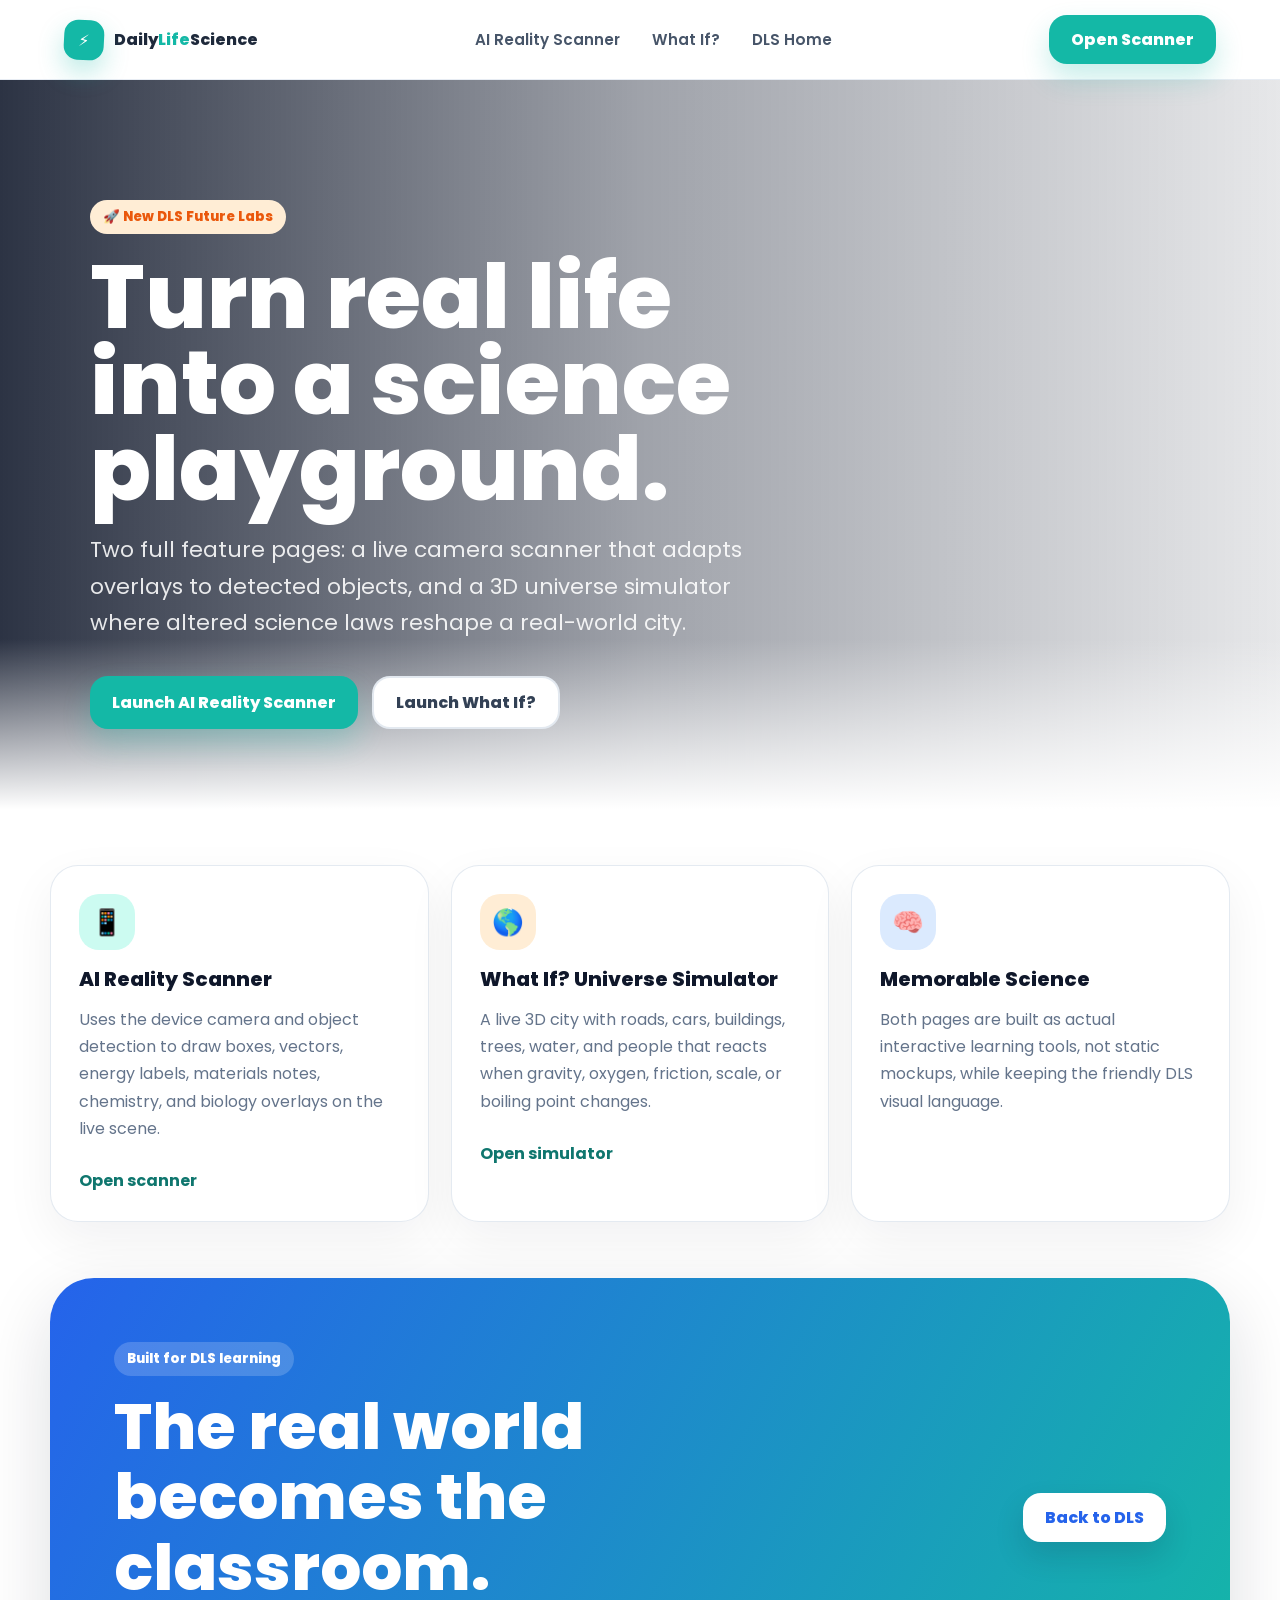
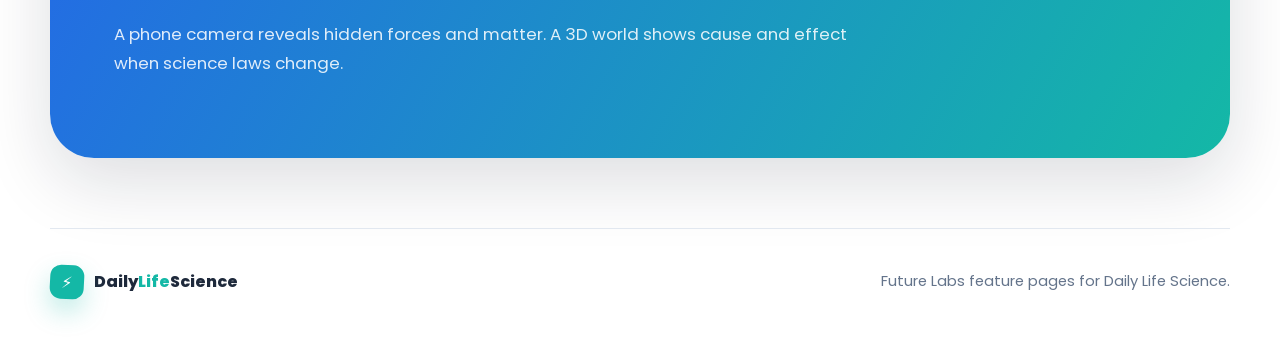
==== index.html @ e9acc3a3 "first commit" ====
<!doctype html>
<html lang="en">
  <head>
    <meta charset="UTF-8" />
    <meta name="viewport" content="width=device-width, initial-scale=1.0" />
    <meta name="description" content="Daily Life Science Future Labs feature hub." />
    <title>Daily Life Science | Future Labs</title>
    <link rel="preconnect" href="https://fonts.googleapis.com" />
    <link rel="preconnect" href="https://fonts.gstatic.com" crossorigin />
    <link
      href="https://fonts.googleapis.com/css2?family=Poppins:wght@300;400;500;600;700;800&display=swap"
      rel="stylesheet"
    />
    <link rel="stylesheet" href="styles.css" />
  </head>
  <body>
    <nav class="site-nav" aria-label="Primary navigation">
      <a class="brand" href="index.html" aria-label="Daily Life Science Future Labs">
        <span class="brand-mark" aria-hidden="true">⚡</span>
        <span>Daily<span>Life</span>Science</span>
      </a>
      <div class="nav-links" aria-label="Feature pages">
        <a href="scanner.html">AI Reality Scanner</a>
        <a href="simulator.html">What If?</a>
        <a href="https://dailylifescience.org/">DLS Home</a>
      </div>
      <a class="nav-cta" href="scanner.html">Open Scanner</a>
    </nav>

    <main>
      <section class="hero">
        <div class="hero-shade"></div>
        <div class="hero-content">
          <span class="eyebrow">🚀 New DLS Future Labs</span>
          <h1>Turn real life into a science playground.</h1>
          <p>
            Two full feature pages: a live camera scanner that adapts overlays
            to detected objects, and a 3D universe simulator where altered
            science laws reshape a real-world city.
          </p>
          <div class="hero-actions">
            <a class="primary-button" href="scanner.html">Launch AI Reality Scanner</a>
            <a class="secondary-button" href="simulator.html">Launch What If?</a>
          </div>
        </div>
      </section>

      <section class="intro-band feature-cards" aria-label="Future Labs features">
        <a class="feature-link-card" href="scanner.html">
          <span class="mini-icon teal">📱</span>
          <h2>AI Reality Scanner</h2>
          <p>
            Uses the device camera and object detection to draw boxes, vectors,
            energy labels, materials notes, chemistry, and biology overlays on
            the live scene.
          </p>
          <strong>Open scanner</strong>
        </a>
        <a class="feature-link-card" href="simulator.html">
          <span class="mini-icon orange">🌎</span>
          <h2>What If? Universe Simulator</h2>
          <p>
            A live 3D city with roads, cars, buildings, trees, water, and people
            that reacts when gravity, oxygen, friction, scale, or boiling point
            changes.
          </p>
          <strong>Open simulator</strong>
        </a>
        <article>
          <span class="mini-icon blue">🧠</span>
          <h2>Memorable Science</h2>
          <p>
            Both pages are built as actual interactive learning tools, not
            static mockups, while keeping the friendly DLS visual language.
          </p>
        </article>
      </section>

      <section class="classroom-band">
        <div>
          <span class="pill">Built for DLS learning</span>
          <h2>The real world becomes the classroom.</h2>
          <p>
            A phone camera reveals hidden forces and matter. A 3D world shows
            cause and effect when science laws change.
          </p>
        </div>
        <a class="primary-button light" href="https://dailylifescience.org/">Back to DLS</a>
      </section>
    </main>

    <footer>
      <div class="brand footer-brand">
        <span class="brand-mark" aria-hidden="true">⚡</span>
        <span>Daily<span>Life</span>Science</span>
      </div>
      <p>Future Labs feature pages for Daily Life Science.</p>
    </footer>
  </body>
</html>
---- styles.css ----
:root {
  --teal: #14b8a6;
  --teal-dark: #0f766e;
  --orange: #fb923c;
  --yellow: #facc15;
  --blue: #3b82f6;
  --indigo: #6366f1;
  --slate-900: #0f172a;
  --slate-700: #334155;
  --slate-600: #475569;
  --slate-500: #64748b;
  --slate-200: #e2e8f0;
  --slate-100: #f1f5f9;
  --white: #ffffff;
  --shadow: 0 24px 70px rgba(15, 23, 42, 0.14);
}

* {
  box-sizing: border-box;
}

html {
  scroll-behavior: smooth;
}

body {
  margin: 0;
  background: var(--white);
  color: var(--slate-900);
  font-family: "Poppins", system-ui, -apple-system, BlinkMacSystemFont, "Segoe UI", sans-serif;
}

a {
  color: inherit;
  text-decoration: none;
}

button {
  border: 0;
  cursor: pointer;
  font: inherit;
}

.site-nav {
  position: sticky;
  top: 0;
  z-index: 20;
  display: flex;
  align-items: center;
  justify-content: space-between;
  gap: 24px;
  height: 80px;
  padding: 0 clamp(20px, 5vw, 72px);
  background: rgba(255, 255, 255, 0.84);
  border-bottom: 1px solid rgba(226, 232, 240, 0.8);
  backdrop-filter: blur(16px);
}

.brand {
  display: inline-flex;
  align-items: center;
  gap: 10px;
  font-weight: 800;
  color: #1e293b;
}

.brand span span {
  color: var(--teal);
}

.brand-mark {
  display: inline-grid;
  width: 40px;
  height: 40px;
  place-items: center;
  border-radius: 14px;
  background: var(--teal);
  color: white;
  transform: rotate(3deg);
  box-shadow: 0 12px 26px rgba(20, 184, 166, 0.28);
}

.nav-links {
  display: flex;
  align-items: center;
  gap: 32px;
  color: var(--slate-600);
  font-size: 0.95rem;
  font-weight: 600;
}

.nav-links a:hover {
  color: var(--teal);
}

.nav-cta,
.primary-button,
.secondary-button {
  display: inline-flex;
  align-items: center;
  justify-content: center;
  min-height: 48px;
  padding: 12px 22px;
  border-radius: 18px;
  font-weight: 800;
  transition: transform 0.2s ease, box-shadow 0.2s ease, background 0.2s ease;
}

.nav-cta,
.primary-button {
  background: var(--teal);
  color: white;
  box-shadow: 0 14px 28px rgba(20, 184, 166, 0.24);
}

.secondary-button {
  background: white;
  color: var(--slate-700);
  border: 2px solid rgba(226, 232, 240, 0.95);
}

.nav-cta:hover,
.primary-button:hover,
.secondary-button:hover {
  transform: translateY(-2px);
}

.hero {
  position: relative;
  min-height: 680px;
  display: grid;
  align-items: end;
  padding: 120px clamp(20px, 7vw, 96px) 80px;
  overflow: hidden;
  background:
    linear-gradient(90deg, rgba(15, 23, 42, 0.88), rgba(15, 23, 42, 0.4), rgba(15, 23, 42, 0.1)),
    url("https://images.unsplash.com/photo-1617133270228-e210f2d3046e?auto=format&fit=crop&w=1800&q=80") center / cover;
}

.hero-shade {
  position: absolute;
  inset: auto 0 0;
  height: 170px;
  background: linear-gradient(0deg, white, rgba(255, 255, 255, 0));
}

.hero-content {
  position: relative;
  max-width: 760px;
  z-index: 1;
  color: white;
}

.eyebrow,
.pill {
  display: inline-flex;
  align-items: center;
  width: fit-content;
  padding: 7px 13px;
  border-radius: 999px;
  background: #ffedd5;
  color: #ea580c;
  font-size: 0.84rem;
  font-weight: 800;
}

.hero h1 {
  max-width: 740px;
  margin: 20px 0;
  font-size: clamp(3rem, 7vw, 6.6rem);
  line-height: 0.96;
  letter-spacing: 0;
  font-weight: 800;
}

.hero p {
  max-width: 680px;
  margin: 0 0 34px;
  color: rgba(255, 255, 255, 0.88);
  font-size: clamp(1.05rem, 2vw, 1.35rem);
  line-height: 1.7;
}

.hero-actions {
  display: flex;
  flex-wrap: wrap;
  gap: 14px;
}

.intro-band,
.feature-section,
.classroom-band,
footer {
  width: min(1180px, calc(100% - 40px));
  margin: 0 auto;
}

.intro-band {
  display: grid;
  grid-template-columns: repeat(3, 1fr);
  gap: 22px;
  padding: 56px 0 24px;
}

.intro-band article,
.concept-card,
.law-panel,
.outcome-panel,
.intro-band article {
  border: 1px solid rgba(226, 232, 240, 0.9);
  background: white;
  box-shadow: 0 18px 50px rgba(15, 23, 42, 0.06);
}

.intro-band article {
  min-height: 190px;
  padding: 28px;
  border-radius: 28px;
}

.mini-icon {
  display: grid;
  width: 56px;
  height: 56px;
  place-items: center;
  border-radius: 20px;
  margin-bottom: 18px;
  font-size: 1.6rem;
}

.mini-icon.teal {
  background: #ccfbf1;
}

.mini-icon.orange {
  background: #ffedd5;
}

.mini-icon.blue {
  background: #dbeafe;
}

.intro-band h2,
.section-heading h2,
.classroom-band h2 {
  margin: 0;
  color: var(--slate-900);
  font-weight: 800;
  line-height: 1.1;
  letter-spacing: 0;
}

.intro-band h2 {
  font-size: 1.25rem;
}

.intro-band p,
.section-heading p,
.scanner-controls p,
.classroom-band p,
footer p {
  color: var(--slate-500);
  line-height: 1.7;
}

.feature-section {
  padding: 80px 0;
}

.section-heading {
  max-width: 820px;
  margin-bottom: 42px;
}

.section-heading h2 {
  margin-top: 16px;
  font-size: clamp(2.3rem, 4.5vw, 4rem);
}

.section-heading p {
  font-size: 1.08rem;
}

.pill {
  background: #ccfbf1;
  color: var(--teal-dark);
}

.orange-pill {
  background: #ffedd5;
  color: #c2410c;
}

.scanner-grid,
.simulator-grid {
  display: grid;
  grid-template-columns: minmax(310px, 0.9fr) minmax(320px, 1.1fr);
  gap: 34px;
  align-items: center;
}

.phone-shell {
  width: min(390px, 100%);
  margin: 0 auto;
  padding: 16px;
  border: 10px solid #0f172a;
  border-radius: 48px;
  background: #0f172a;
  box-shadow: var(--shadow);
}

.phone-top {
  width: 110px;
  height: 20px;
  margin: 0 auto 10px;
  border-radius: 999px;
  background: #020617;
}

.camera-view {
  position: relative;
  height: 610px;
  overflow: hidden;
  border-radius: 34px;
  background: #111827;
}

.camera-view img {
  width: 100%;
  height: 100%;
  object-fit: cover;
  filter: saturate(1.08) contrast(1.04);
}

.camera-view::after {
  content: "";
  position: absolute;
  inset: 0;
  background:
    linear-gradient(rgba(255, 255, 255, 0.08) 1px, transparent 1px),
    linear-gradient(90deg, rgba(255, 255, 255, 0.08) 1px, transparent 1px);
  background-size: 34px 34px;
  pointer-events: none;
}

.scan-line {
  position: absolute;
  left: 7%;
  right: 7%;
  top: 18%;
  height: 3px;
  border-radius: 999px;
  background: #5eead4;
  box-shadow: 0 0 28px #5eead4;
  animation: scan 3.4s ease-in-out infinite;
}

.object-lock,
.impact-badge {
  position: absolute;
  top: 22px;
  left: 20px;
  z-index: 2;
  padding: 9px 12px;
  border-radius: 999px;
  background: rgba(15, 23, 42, 0.72);
  color: white;
  font-size: 0.78rem;
  font-weight: 800;
  backdrop-filter: blur(10px);
}

.vector {
  position: absolute;
  z-index: 2;
  width: 118px;
  height: 4px;
  border-radius: 999px;
  background: var(--yellow);
  box-shadow: 0 0 18px rgba(250, 204, 21, 0.75);
}

.vector::after {
  content: "";
  position: absolute;
  right: -1px;
  top: 50%;
  border-left: 12px solid var(--yellow);
  border-top: 8px solid transparent;
  border-bottom: 8px solid transparent;
  transform: translateY(-50%);
}

.vector span {
  position: absolute;
  top: -31px;
  left: 16px;
  padding: 4px 8px;
  border-radius: 999px;
  background: rgba(255, 255, 255, 0.92);
  color: var(--slate-900);
  font-size: 0.7rem;
  font-weight: 800;
}

.arrow-one {
  top: 49%;
  left: 22%;
  transform: rotate(-24deg);
}

.arrow-two {
  top: 42%;
  right: 14%;
  transform: rotate(148deg);
  background: #38bdf8;
}

.arrow-two::after {
  border-left-color: #38bdf8;
}

.arrow-three {
  top: 61%;
  left: 41%;
  transform: rotate(15deg);
  background: #fb7185;
}

.arrow-three::after {
  border-left-color: #fb7185;
}

.micro-panel {
  position: absolute;
  left: 18px;
  right: 18px;
  bottom: 18px;
  z-index: 2;
  display: grid;
  grid-template-columns: 76px 1fr;
  gap: 14px;
  align-items: center;
  min-height: 112px;
  padding: 16px;
  border: 1px solid rgba(255, 255, 255, 0.2);
  border-radius: 24px;
  background: rgba(15, 23, 42, 0.76);
  color: white;
  backdrop-filter: blur(16px);
}

.micro-panel strong,
.micro-panel small {
  display: block;
}

.micro-panel small {
  margin-top: 5px;
  color: rgba(255, 255, 255, 0.78);
  line-height: 1.5;
}

.molecule {
  position: relative;
  width: 70px;
  height: 70px;
}

.molecule span {
  position: absolute;
  width: 24px;
  height: 24px;
  border-radius: 50%;
  background: #5eead4;
  box-shadow: 0 0 18px rgba(94, 234, 212, 0.72);
  animation: pulse 1.8s ease-in-out infinite;
}

.molecule span:nth-child(1) { left: 22px; top: 4px; }
.molecule span:nth-child(2) { left: 4px; top: 34px; background: #facc15; }
.molecule span:nth-child(3) { right: 4px; top: 34px; background: #38bdf8; }
.molecule span:nth-child(4) { left: 23px; bottom: 0; background: #fb7185; }

.scanner-controls {
  padding: 10px 0;
}

.scanner-controls h3,
.law-panel h3 {
  margin: 0 0 10px;
  font-size: 1.75rem;
  font-weight: 800;
}

.object-buttons {
  display: flex;
  flex-wrap: wrap;
  gap: 12px;
  margin: 26px 0;
}

.object-buttons button {
  padding: 12px 16px;
  border-radius: 16px;
  background: #f8fafc;
  color: var(--slate-700);
  border: 2px solid var(--slate-200);
  font-weight: 800;
  transition: all 0.2s ease;
}

.object-buttons button.active,
.object-buttons button:hover {
  background: #ccfbf1;
  border-color: var(--teal);
  color: var(--teal-dark);
}

.concept-card {
  padding: 28px;
  border-radius: 28px;
}

.concept-label {
  color: var(--teal-dark);
  font-size: 0.78rem;
  font-weight: 800;
  text-transform: uppercase;
}

.concept-card h4 {
  margin: 8px 0 16px;
  font-size: 1.45rem;
}

.concept-card ul {
  display: grid;
  gap: 12px;
  margin: 0;
  padding: 0;
  list-style: none;
}

.concept-card li {
  position: relative;
  padding-left: 26px;
  color: var(--slate-600);
  line-height: 1.6;
}

.concept-card li::before {
  content: "";
  position: absolute;
  left: 0;
  top: 10px;
  width: 10px;
  height: 10px;
  border-radius: 50%;
  background: var(--teal);
}

.simulator-section {
  width: 100%;
  max-width: none;
  padding-left: max(20px, calc((100vw - 1180px) / 2));
  padding-right: max(20px, calc((100vw - 1180px) / 2));
  background: linear-gradient(180deg, #f8fafc, white);
}

.simulator-section .section-heading,
.simulator-grid {
  width: min(1180px, 100%);
  margin-left: auto;
  margin-right: auto;
}

.simulator-grid {
  grid-template-columns: 350px 1fr;
}

.law-panel {
  align-self: stretch;
  padding: 26px;
  border-radius: 30px;
}

.law-list {
  display: grid;
  gap: 12px;
  margin-top: 22px;
}

.law-list button {
  display: grid;
  gap: 2px;
  width: 100%;
  padding: 18px;
  border-radius: 20px;
  background: #f8fafc;
  color: var(--slate-700);
  border: 2px solid transparent;
  text-align: left;
}

.law-list button span {
  font-weight: 800;
}

.law-list button small {
  color: var(--slate-500);
}

.law-list button.active,
.law-list button:hover {
  border-color: var(--orange);
  background: #fff7ed;
  color: #9a3412;
}

.world-stage {
  display: grid;
  grid-template-rows: minmax(320px, 420px) auto;
  overflow: hidden;
  border-radius: 36px;
  background: white;
  box-shadow: var(--shadow);
  border: 1px solid rgba(226, 232, 240, 0.9);
}

.world-visual {
  position: relative;
  display: grid;
  place-items: center;
  overflow: hidden;
  background:
    linear-gradient(180deg, #dbeafe 0%, #ecfeff 54%, #dcfce7 100%);
}

.sky-layer {
  position: absolute;
  inset: 0;
  opacity: 0.7;
  background-image:
    radial-gradient(circle at 24% 28%, rgba(255, 255, 255, 0.9) 0 28px, transparent 30px),
    radial-gradient(circle at 33% 30%, rgba(255, 255, 255, 0.85) 0 22px, transparent 24px),
    radial-gradient(circle at 70% 20%, rgba(255, 255, 255, 0.8) 0 34px, transparent 36px);
}

.planet {
  position: relative;
  width: min(310px, 62vw);
  aspect-ratio: 1;
  border-radius: 50%;
  background: radial-gradient(circle at 34% 25%, #67e8f9, #2563eb 58%, #1e40af 100%);
  box-shadow: inset -28px -30px 50px rgba(15, 23, 42, 0.32), 0 30px 80px rgba(37, 99, 235, 0.28);
  animation: float 4s ease-in-out infinite;
}

.continent {
  position: absolute;
  border-radius: 46% 54% 55% 45%;
  background: #22c55e;
  box-shadow: inset -8px -8px 16px rgba(21, 128, 61, 0.22);
}

.continent.one {
  top: 58px;
  left: 70px;
  width: 92px;
  height: 62px;
  transform: rotate(-18deg);
}

.continent.two {
  right: 54px;
  top: 132px;
  width: 106px;
  height: 76px;
  transform: rotate(22deg);
}

.continent.three {
  left: 100px;
  bottom: 48px;
  width: 72px;
  height: 48px;
  transform: rotate(8deg);
}

.impact-badge {
  top: 26px;
  left: 26px;
  background: rgba(234, 88, 12, 0.9);
}

.world-visual.gravity .planet {
  transform: scaleY(0.88);
  animation-name: heavyPulse;
}

.world-visual.oxygen {
  background: linear-gradient(180deg, #fde68a 0%, #fed7aa 48%, #e2e8f0 100%);
}

.world-visual.oxygen .planet {
  filter: saturate(0.45);
}

.world-visual.friction .planet {
  animation: slide 2.5s ease-in-out infinite;
}

.world-visual.ant .planet {
  width: min(230px, 54vw);
}

.world-visual.boiling {
  background: linear-gradient(180deg, #bae6fd 0%, #fef3c7 52%, #cffafe 100%);
}

.world-visual.boiling::after {
  content: "";
  position: absolute;
  inset: 20% 0 0;
  background: repeating-linear-gradient(90deg, transparent 0 34px, rgba(255, 255, 255, 0.62) 34px 39px);
  opacity: 0.45;
  animation: steam 1.8s linear infinite;
}

.outcome-panel {
  padding: clamp(24px, 4vw, 36px);
  border: 0;
  border-radius: 0;
  box-shadow: none;
}

.outcome-panel h3 {
  margin: 8px 0 10px;
  font-size: clamp(1.7rem, 3vw, 2.45rem);
}

.outcome-panel p {
  color: var(--slate-600);
  line-height: 1.7;
}

.outcome-grid {
  display: grid;
  grid-template-columns: repeat(4, 1fr);
  gap: 12px;
  margin-top: 24px;
}

.outcome-grid article {
  min-height: 146px;
  padding: 18px;
  border-radius: 20px;
  background: #f8fafc;
  border: 1px solid var(--slate-200);
}

.outcome-grid strong,
.outcome-grid span {
  display: block;
}

.outcome-grid strong {
  margin-bottom: 8px;
  color: var(--slate-900);
}

.outcome-grid span {
  color: var(--slate-500);
  font-size: 0.9rem;
  line-height: 1.55;
}

.classroom-band {
  display: flex;
  align-items: center;
  justify-content: space-between;
  gap: 30px;
  margin-top: 32px;
  margin-bottom: 70px;
  padding: clamp(32px, 6vw, 64px);
  border-radius: 44px;
  background: linear-gradient(120deg, #2563eb, var(--teal));
  color: white;
  box-shadow: var(--shadow);
}

.classroom-band h2 {
  margin-top: 16px;
  max-width: 760px;
  color: white;
  font-size: clamp(2rem, 5vw, 4rem);
}

.classroom-band p {
  max-width: 760px;
  color: rgba(255, 255, 255, 0.86);
  font-size: 1.05rem;
}

.classroom-band .pill {
  background: rgba(255, 255, 255, 0.18);
  color: white;
}

.primary-button.light {
  flex: 0 0 auto;
  background: white;
  color: #2563eb;
  box-shadow: 0 14px 30px rgba(15, 23, 42, 0.14);
}

footer {
  display: flex;
  align-items: center;
  justify-content: space-between;
  gap: 24px;
  padding: 36px 0 48px;
  border-top: 1px solid var(--slate-200);
}

.footer-brand .brand-mark {
  width: 34px;
  height: 34px;
  border-radius: 11px;
}

footer p {
  margin: 0;
  font-size: 0.92rem;
  text-align: right;
}

.feature-link-card {
  display: block;
  min-height: 242px;
  padding: 28px;
  border: 1px solid rgba(226, 232, 240, 0.9);
  border-radius: 28px;
  background: white;
  box-shadow: 0 18px 50px rgba(15, 23, 42, 0.06);
  transition: transform 0.2s ease, box-shadow 0.2s ease;
}

.feature-link-card:hover {
  transform: translateY(-4px);
  box-shadow: 0 24px 70px rgba(15, 23, 42, 0.12);
}

.feature-link-card strong {
  display: inline-flex;
  margin-top: 10px;
  color: var(--teal-dark);
}

.tool-page {
  min-height: 100vh;
  background: linear-gradient(180deg, #f8fafc 0%, white 42%);
}

.tool-shell {
  width: min(1440px, calc(100% - 32px));
  margin: 0 auto;
  padding: 42px 0 64px;
}

.tool-intro {
  max-width: 980px;
  margin-bottom: 28px;
}

.tool-intro h1 {
  margin: 18px 0;
  font-size: clamp(2.7rem, 6vw, 5.7rem);
  line-height: 0.98;
  font-weight: 800;
  letter-spacing: 0;
}

.tool-intro p {
  max-width: 900px;
  color: var(--slate-600);
  font-size: 1.08rem;
  line-height: 1.75;
}

.scanner-workbench,
.sim-workbench {
  display: grid;
  grid-template-columns: minmax(420px, 1fr) 420px;
  gap: 24px;
  align-items: stretch;
}

.live-panel,
.analysis-panel,
.sim-controls,
.sim-stage {
  border: 1px solid rgba(226, 232, 240, 0.9);
  border-radius: 30px;
  background: white;
  box-shadow: var(--shadow);
}

.live-panel {
  overflow: hidden;
}

.camera-toolbar {
  display: flex;
  align-items: center;
  flex-wrap: wrap;
  gap: 12px;
  padding: 18px;
  border-bottom: 1px solid var(--slate-200);
}

.camera-toolbar .primary-button,
.camera-toolbar .secondary-button {
  min-height: 44px;
  padding: 10px 18px;
  border-radius: 15px;
}

.camera-toolbar span {
  color: var(--slate-500);
  font-size: 0.92rem;
  font-weight: 600;
}

.science-toolbar {
  display: flex;
  flex-wrap: wrap;
  gap: 8px;
  padding: 12px 18px;
  border-bottom: 1px solid var(--slate-200);
  background: #f8fafc;
}

.science-toolbar button {
  padding: 8px 12px;
  border: 1px solid var(--slate-200);
  border-radius: 999px;
  background: white;
  color: var(--slate-600);
  font-size: 0.8rem;
  font-weight: 800;
}

.science-toolbar button.active {
  border-color: var(--teal);
  background: #ccfbf1;
  color: var(--teal-dark);
  box-shadow: 0 8px 20px rgba(20, 184, 166, 0.16);
}

.upload-button input {
  position: absolute;
  width: 1px;
  height: 1px;
  opacity: 0;
  pointer-events: none;
}

.live-stage {
  position: relative;
  min-height: 680px;
  overflow: hidden;
  background:
    linear-gradient(45deg, rgba(20, 184, 166, 0.18), transparent),
    #020617;
}

#cameraFeed,
#uploadedFrame,
#overlayCanvas {
  position: absolute;
  inset: 0;
  width: 100%;
  height: 100%;
}

#cameraFeed,
#uploadedFrame {
  object-fit: contain;
  background: #020617;
}

#cameraFeed,
#uploadedFrame {
  display: none;
}

#overlayCanvas {
  z-index: 3;
  object-fit: contain;
}

.scan-line.live {
  z-index: 4;
  left: 20px;
  right: 20px;
  top: 0;
  opacity: 0.75;
}

.analysis-panel,
.sim-controls {
  padding: 26px;
}

.analysis-panel h2,
.sim-controls h2 {
  margin: 10px 0 12px;
  font-size: 1.75rem;
  line-height: 1.1;
}

.analysis-panel p {
  color: var(--slate-600);
  line-height: 1.65;
}

.readout-grid,
.metrics-grid {
  display: grid;
  grid-template-columns: repeat(2, 1fr);
  gap: 12px;
  margin: 22px 0;
}

.readout-grid article,
.metrics-grid article {
  min-height: 112px;
  padding: 16px;
  border: 1px solid var(--slate-200);
  border-radius: 18px;
  background: #f8fafc;
}

.readout-grid strong,
.readout-grid span,
.metrics-grid strong,
.metrics-grid span {
  display: block;
}

.readout-grid strong,
.metrics-grid strong {
  color: var(--slate-900);
  font-size: 0.88rem;
}

.readout-grid span,
.metrics-grid span {
  margin-top: 8px;
  color: var(--slate-500);
  font-size: 0.92rem;
  line-height: 1.45;
}

.scanner-notes {
  box-shadow: none;
}

.scanner-notes h3 {
  margin: 0 0 12px;
}

.formula-strip {
  display: flex;
  flex-wrap: wrap;
  gap: 8px;
  margin-top: 16px;
}

.formula-strip span {
  display: inline-flex;
  padding: 8px 10px;
  border-radius: 999px;
  background: #0f172a;
  color: #a5f3fc;
  font-size: 0.78rem;
  font-weight: 800;
}

.accuracy-note {
  margin-top: 18px;
  padding: 14px 16px;
  border-radius: 18px;
  background: #ecfeff;
  color: #0f766e !important;
  font-size: 0.9rem;
  font-weight: 600;
}

.sim-workbench {
  grid-template-columns: 380px minmax(520px, 1fr);
}

.sim-controls {
  align-self: stretch;
}

.control-subhead {
  margin-top: 26px !important;
  font-size: 1.2rem !important;
}

.prompt-box {
  display: grid;
  gap: 12px;
  margin-bottom: 16px;
}

.prompt-box label {
  color: var(--slate-700);
  font-size: 0.92rem;
  font-weight: 800;
}

.prompt-box textarea {
  width: 100%;
  min-height: 116px;
  resize: vertical;
  padding: 16px;
  border: 2px solid var(--slate-200);
  border-radius: 20px;
  background: #f8fafc;
  color: var(--slate-900);
  font: inherit;
  line-height: 1.55;
  outline: none;
  transition: border-color 0.2s ease, box-shadow 0.2s ease;
}

.prompt-box textarea:focus {
  border-color: var(--teal);
  box-shadow: 0 0 0 4px rgba(20, 184, 166, 0.14);
}

.prompt-box .primary-button {
  width: 100%;
}

.prompt-examples {
  display: flex;
  flex-wrap: wrap;
  gap: 8px;
}

.prompt-examples button {
  padding: 8px 10px;
  border: 1px solid #fed7aa;
  border-radius: 999px;
  background: #fff7ed;
  color: #c2410c;
  font-size: 0.78rem;
  font-weight: 800;
}

.prompt-examples button:hover {
  background: #ffedd5;
}

.law-list.rich button {
  min-height: 82px;
}

.slider-row {
  display: grid;
  gap: 12px;
  margin: 24px 0;
  color: var(--slate-700);
  font-weight: 800;
}

.slider-row input {
  accent-color: var(--teal);
  width: 100%;
}

.metrics-grid {
  grid-template-columns: 1fr;
}

.metrics-grid article {
  min-height: auto;
}

.analysis-stack {
  margin: 18px 0 20px;
  padding: 16px;
  border: 1px solid #bae6fd;
  border-radius: 20px;
  background: #f0f9ff;
}

.analysis-stack p {
  margin: 8px 0 0;
  color: #0369a1;
  font-size: 0.88rem;
  font-weight: 700;
  line-height: 1.6;
}

.sim-stage {
  position: relative;
  min-height: 760px;
  overflow: hidden;
  background: #dff7ff;
}

#worldCanvas {
  display: block;
  width: 100%;
  height: 100%;
}

.science-label-layer {
  position: absolute;
  inset: 0;
  z-index: 4;
  pointer-events: none;
}

.science-label {
  position: absolute;
  left: 0;
  top: 0;
  max-width: 220px;
  padding: 8px 11px;
  border: 1px solid rgba(255, 255, 255, 0.62);
  border-radius: 999px;
  background: rgba(15, 23, 42, 0.74);
  color: white;
  font-size: 0.78rem;
  font-weight: 800;
  white-space: nowrap;
  box-shadow: 0 10px 30px rgba(15, 23, 42, 0.2);
  backdrop-filter: blur(12px);
}

.science-label::before {
  content: "";
  position: absolute;
  left: 50%;
  bottom: -30px;
  width: 2px;
  height: 30px;
  background: currentColor;
  opacity: 0.74;
}

.science-label.orange { color: #fed7aa; }
.science-label.blue { color: #bae6fd; }
.science-label.green { color: #bbf7d0; }
.science-label.cyan { color: #a5f3fc; }
.science-label.yellow { color: #fef08a; }
.science-label.pink { color: #fecdd3; }

.sim-hud,
.sim-explain {
  position: absolute;
  z-index: 5;
  border: 1px solid rgba(255, 255, 255, 0.5);
  background: rgba(15, 23, 42, 0.68);
  color: white;
  backdrop-filter: blur(14px);
}

.sim-hud {
  top: 20px;
  left: 20px;
  display: grid;
  gap: 4px;
  max-width: calc(100% - 40px);
  padding: 14px 16px;
  border-radius: 20px;
}

.sim-hud span {
  color: #99f6e4;
  font-size: 0.8rem;
  font-weight: 800;
}

.sim-hud strong {
  font-size: 1.1rem;
}

.sim-explain {
  left: 20px;
  right: 20px;
  bottom: 20px;
  padding: 20px;
  border-radius: 24px;
}

.sim-explain h2 {
  margin: 0 0 8px;
  font-size: clamp(1.3rem, 2.5vw, 2rem);
}

.sim-explain p {
  margin: 0;
  color: rgba(255, 255, 255, 0.82);
  line-height: 1.6;
}

@keyframes scan {
  0%, 100% { transform: translateY(0); opacity: 0.65; }
  50% { transform: translateY(350px); opacity: 1; }
}

@keyframes pulse {
  50% { transform: scale(1.18); }
}

@keyframes float {
  0%, 100% { transform: translateY(0); }
  50% { transform: translateY(-14px); }
}

@keyframes heavyPulse {
  0%, 100% { transform: scaleY(0.9) translateY(10px); }
  50% { transform: scaleY(0.84) translateY(26px); }
}

@keyframes slide {
  0%, 100% { transform: translateX(-48px) rotate(-8deg); }
  50% { transform: translateX(48px) rotate(8deg); }
}

@keyframes steam {
  from { transform: translateY(50px); }
  to { transform: translateY(-50px); }
}

@media (max-width: 980px) {
  .site-nav {
    height: auto;
    min-height: 74px;
  }

  .nav-links {
    display: none;
  }

  .hero {
    min-height: 620px;
  }

  .intro-band,
  .scanner-grid,
  .simulator-grid {
    grid-template-columns: 1fr;
  }

  .simulator-grid {
    width: min(760px, 100%);
  }

  .outcome-grid {
    grid-template-columns: repeat(2, 1fr);
  }

  .classroom-band,
  footer {
    align-items: flex-start;
    flex-direction: column;
  }

  .scanner-workbench,
  .sim-workbench {
    grid-template-columns: 1fr;
  }

  .analysis-panel,
  .sim-controls {
    order: -1;
  }

  .live-stage,
  .sim-stage {
    min-height: 620px;
  }

  footer p {
    text-align: left;
  }
}

@media (max-width: 640px) {
  .site-nav {
    padding: 14px 18px;
  }

  .brand {
    font-size: 0.95rem;
  }

  .brand-mark {
    width: 36px;
    height: 36px;
  }

  .nav-cta {
    display: none;
  }

  .hero {
    min-height: 600px;
    padding: 92px 20px 64px;
  }

  .hero-actions,
  .hero-actions a {
    width: 100%;
  }

  .intro-band,
  .feature-section,
  .classroom-band,
  footer {
    width: min(100% - 28px, 1180px);
  }

  .phone-shell {
    border-width: 7px;
    border-radius: 38px;
    padding: 10px;
  }

  .camera-view {
    height: 530px;
    border-radius: 28px;
  }

  .micro-panel {
    grid-template-columns: 1fr;
  }

  .molecule {
    display: none;
  }

  .outcome-grid {
    grid-template-columns: 1fr;
  }

  .readout-grid {
    grid-template-columns: 1fr;
  }

  .tool-shell {
    width: min(100% - 24px, 1440px);
    padding-top: 26px;
  }

  .live-stage,
  .sim-stage {
    min-height: 520px;
  }

  .law-panel,
  .concept-card {
    padding: 22px;
  }
}
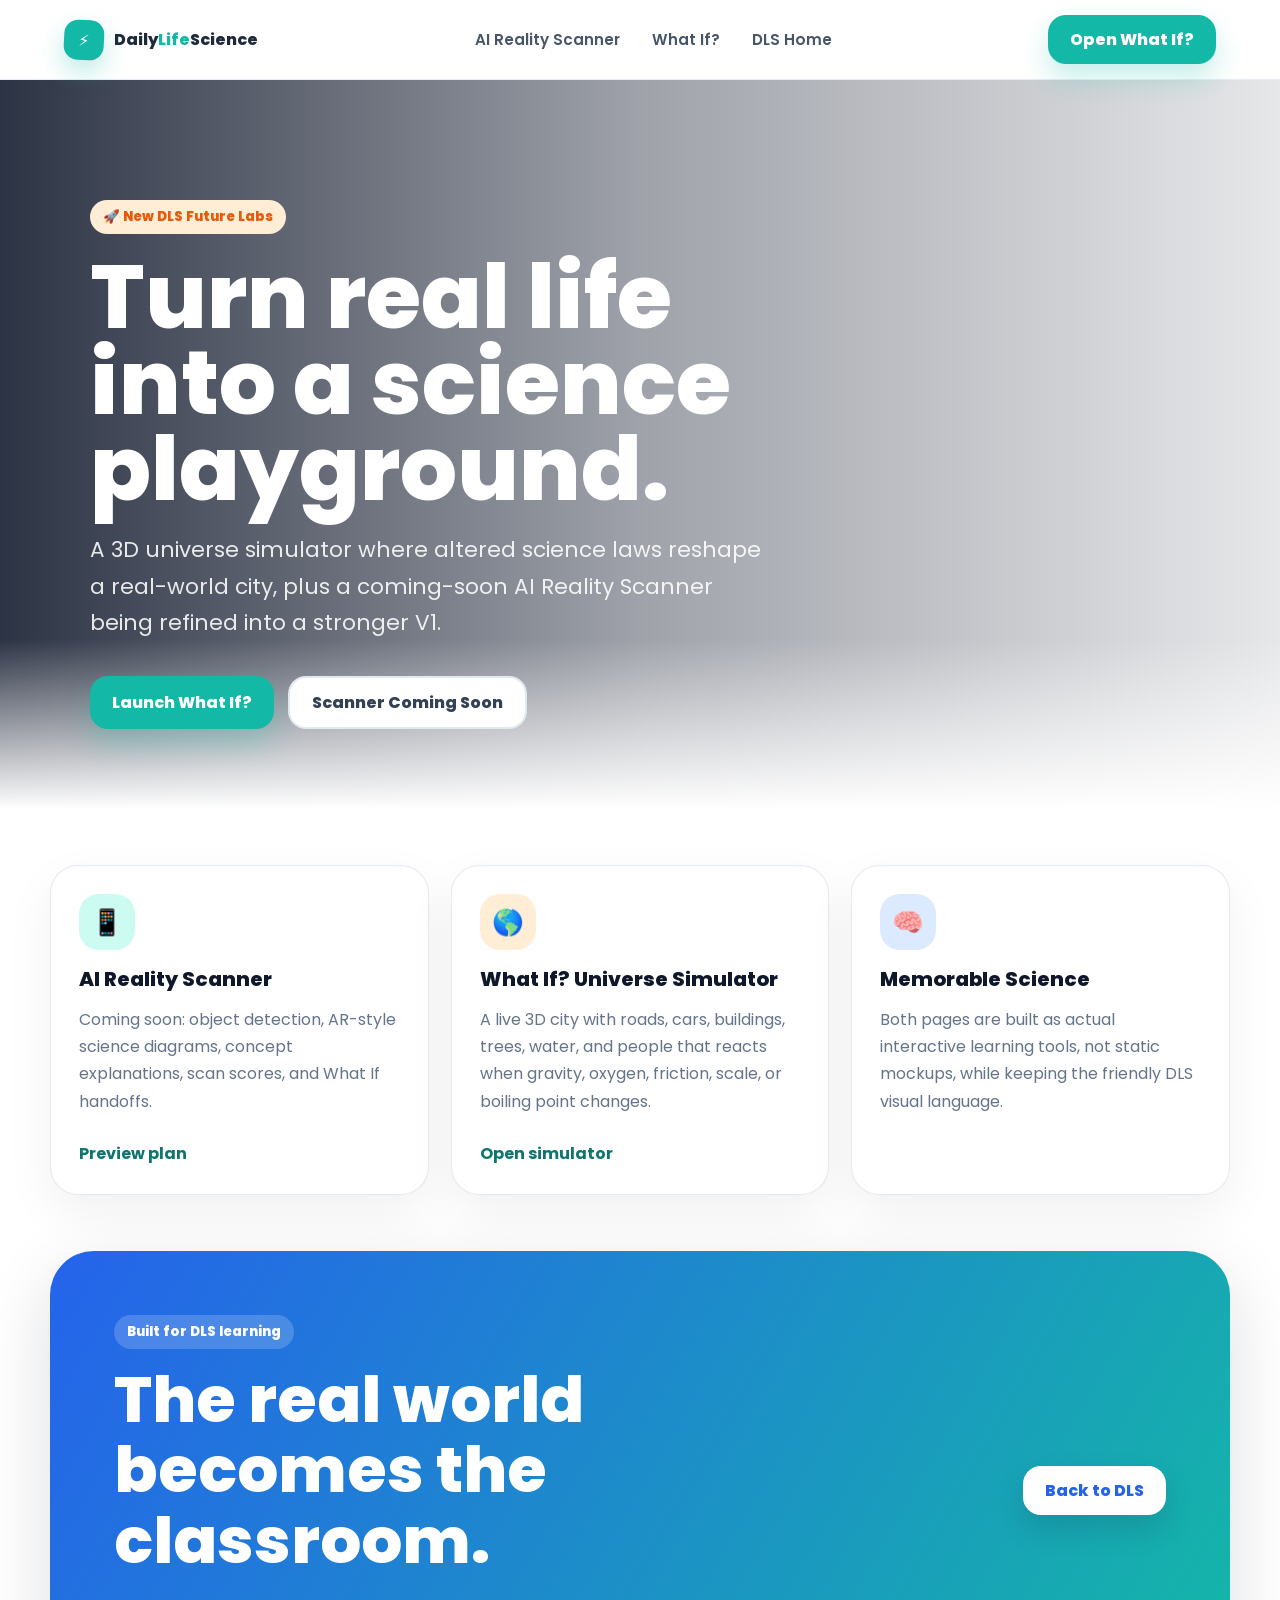
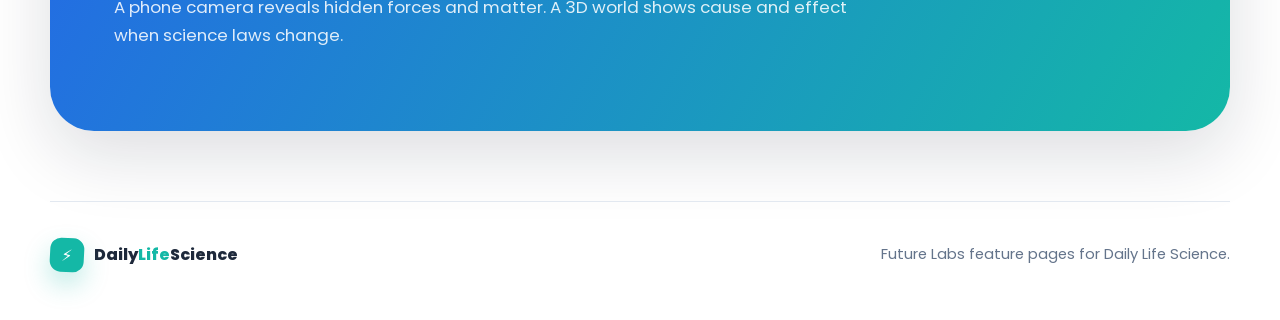
==== commit 589aef83: "Removed Scanner" ====
--- a/index.html
+++ b/index.html
@@ -24,7 +24,7 @@
         <a href="simulator.html">What If?</a>
         <a href="https://dailylifescience.org/">DLS Home</a>
       </div>
-      <a class="nav-cta" href="scanner.html">Open Scanner</a>
+      <a class="nav-cta" href="simulator.html">Open What If?</a>
     </nav>
 
     <main>
@@ -34,13 +34,13 @@
           <span class="eyebrow">🚀 New DLS Future Labs</span>
           <h1>Turn real life into a science playground.</h1>
           <p>
-            Two full feature pages: a live camera scanner that adapts overlays
-            to detected objects, and a 3D universe simulator where altered
-            science laws reshape a real-world city.
+            A 3D universe simulator where altered science laws reshape a
+            real-world city, plus a coming-soon AI Reality Scanner being
+            refined into a stronger V1.
           </p>
           <div class="hero-actions">
-            <a class="primary-button" href="scanner.html">Launch AI Reality Scanner</a>
-            <a class="secondary-button" href="simulator.html">Launch What If?</a>
+            <a class="primary-button" href="simulator.html">Launch What If?</a>
+            <a class="secondary-button" href="scanner.html">Scanner Coming Soon</a>
           </div>
         </div>
       </section>
@@ -50,11 +50,10 @@
           <span class="mini-icon teal">📱</span>
           <h2>AI Reality Scanner</h2>
           <p>
-            Uses the device camera and object detection to draw boxes, vectors,
-            energy labels, materials notes, chemistry, and biology overlays on
-            the live scene.
+            Coming soon: object detection, AR-style science diagrams, concept
+            explanations, scan scores, and What If handoffs.
           </p>
-          <strong>Open scanner</strong>
+          <strong>Preview plan</strong>
         </a>
         <a class="feature-link-card" href="simulator.html">
           <span class="mini-icon orange">🌎</span>
--- a/styles.css
+++ b/styles.css
@@ -889,6 +889,74 @@
   line-height: 1.75;
 }
 
+.coming-soon-page {
+  min-height: calc(100vh - 150px);
+  display: grid;
+  align-content: center;
+  gap: 22px;
+  padding: clamp(38px, 7vw, 86px);
+  border: 1px solid rgba(226, 232, 240, 0.9);
+  border-radius: 30px;
+  background:
+    linear-gradient(135deg, rgba(20, 184, 166, 0.12), rgba(251, 146, 60, 0.12)),
+    white;
+  box-shadow: var(--shadow);
+}
+
+.coming-soon-page h1 {
+  max-width: 900px;
+  margin: 0;
+  font-size: clamp(3rem, 8vw, 7rem);
+  line-height: 0.95;
+  letter-spacing: 0;
+}
+
+.coming-soon-page p {
+  max-width: 760px;
+  margin: 0;
+  color: var(--slate-600);
+  font-size: 1.1rem;
+  line-height: 1.75;
+}
+
+.coming-soon-actions {
+  display: flex;
+  flex-wrap: wrap;
+  gap: 12px;
+}
+
+.coming-soon-grid {
+  display: grid;
+  grid-template-columns: repeat(3, 1fr);
+  gap: 14px;
+  margin-top: 20px;
+}
+
+.coming-soon-grid article {
+  min-height: 140px;
+  padding: 18px;
+  border: 1px solid var(--slate-200);
+  border-radius: 18px;
+  background: rgba(255, 255, 255, 0.78);
+}
+
+.coming-soon-grid strong,
+.coming-soon-grid span {
+  display: block;
+}
+
+.coming-soon-grid strong {
+  color: var(--slate-900);
+  font-size: 0.95rem;
+}
+
+.coming-soon-grid span {
+  margin-top: 8px;
+  color: var(--slate-600);
+  font-size: 0.9rem;
+  line-height: 1.5;
+}
+
 .scanner-workbench,
 .sim-workbench {
   display: grid;
@@ -933,6 +1001,29 @@
   font-weight: 600;
 }
 
+.object-type-picker {
+  display: inline-flex;
+  align-items: center;
+  gap: 8px;
+  min-height: 44px;
+  padding: 8px 12px;
+  border: 1px solid var(--slate-200);
+  border-radius: 15px;
+  background: #f8fafc;
+  color: var(--slate-600);
+  font-size: 0.82rem;
+  font-weight: 800;
+}
+
+.object-type-picker select {
+  max-width: 170px;
+  border: 0;
+  background: transparent;
+  color: var(--slate-900);
+  font: inherit;
+  outline: 0;
+}
+
 .science-toolbar {
   display: flex;
   flex-wrap: wrap;
@@ -1070,6 +1161,54 @@
 
 .scanner-notes h3 {
   margin: 0 0 12px;
+}
+
+.concept-chips {
+  display: flex;
+  flex-wrap: wrap;
+  gap: 8px;
+  margin-bottom: 12px;
+}
+
+.concept-chips button {
+  padding: 8px 10px;
+  border: 1px solid var(--slate-200);
+  border-radius: 999px;
+  background: white;
+  color: var(--slate-600);
+  font-size: 0.76rem;
+  font-weight: 800;
+}
+
+.concept-chips button.active {
+  border-color: var(--teal);
+  background: #ccfbf1;
+  color: var(--teal-dark);
+}
+
+.explanation-card {
+  margin-top: 14px;
+  box-shadow: none;
+}
+
+.explanation-card h3 {
+  margin: 0 0 8px;
+}
+
+.explanation-card p {
+  margin: 0;
+}
+
+.what-if-link {
+  display: flex;
+  align-items: center;
+  justify-content: center;
+  min-height: 46px;
+  margin-top: 16px;
+  border-radius: 15px;
+  background: var(--slate-900);
+  color: white;
+  font-weight: 800;
 }
 
 .formula-strip {
@@ -1168,6 +1307,93 @@
   background: #ffedd5;
 }
 
+.control-drawer {
+  margin-top: 16px;
+  border: 1px solid var(--slate-200);
+  border-radius: 20px;
+  background: #fff;
+  overflow: hidden;
+}
+
+.control-drawer summary {
+  padding: 14px 16px;
+  color: var(--slate-800, #1e293b);
+  font-weight: 800;
+  cursor: pointer;
+  background: #f8fafc;
+}
+
+.universal-controls {
+  display: grid;
+  gap: 12px;
+  padding: 14px;
+}
+
+.universal-controls label {
+  display: grid;
+  grid-template-columns: 1fr auto;
+  gap: 7px 10px;
+  align-items: center;
+  color: var(--slate-700);
+  font-size: 0.82rem;
+  font-weight: 800;
+}
+
+.universal-controls input {
+  grid-column: 1 / -1;
+  width: 100%;
+  accent-color: var(--teal);
+}
+
+.universal-controls output {
+  color: var(--teal-dark);
+  font-size: 0.78rem;
+}
+
+.preset-grid,
+.event-grid,
+.mission-list,
+.time-controls {
+  display: flex;
+  flex-wrap: wrap;
+  gap: 8px;
+  padding: 14px;
+}
+
+.event-grid {
+  padding-top: 0;
+}
+
+.preset-grid button,
+.event-grid button,
+.mission-list button,
+.time-controls button,
+.scale-switcher button {
+  padding: 9px 11px;
+  border: 1px solid var(--slate-200);
+  border-radius: 999px;
+  background: #f8fafc;
+  color: var(--slate-700);
+  font-size: 0.78rem;
+  font-weight: 800;
+}
+
+.event-grid button {
+  border-color: #fecdd3;
+  background: #fff1f2;
+  color: #be123c;
+}
+
+.preset-grid button.active,
+.event-grid button.active,
+.mission-list button.active,
+.time-controls button.active,
+.scale-switcher button.active {
+  border-color: var(--teal);
+  background: #ccfbf1;
+  color: var(--teal-dark);
+}
+
 .law-list.rich button {
   min-height: 82px;
 }
@@ -1191,6 +1417,38 @@
 
 .metrics-grid article {
   min-height: auto;
+}
+
+.dashboard-grid {
+  display: grid;
+  grid-template-columns: repeat(2, 1fr);
+  gap: 10px;
+  margin-top: 18px;
+}
+
+.dashboard-grid article {
+  min-height: 82px;
+  padding: 13px;
+  border: 1px solid var(--slate-200);
+  border-radius: 16px;
+  background: #f8fafc;
+}
+
+.dashboard-grid strong,
+.dashboard-grid span {
+  display: block;
+}
+
+.dashboard-grid strong {
+  color: var(--slate-900);
+  font-size: 0.78rem;
+}
+
+.dashboard-grid span {
+  margin-top: 7px;
+  color: var(--slate-500);
+  font-size: 0.86rem;
+  line-height: 1.35;
 }
 
 .analysis-stack {
@@ -1294,9 +1552,56 @@
   font-size: 1.1rem;
 }
 
+.scale-switcher {
+  position: absolute;
+  z-index: 5;
+  top: 20px;
+  right: 20px;
+  display: flex;
+  flex-wrap: wrap;
+  justify-content: flex-end;
+  gap: 8px;
+  max-width: 340px;
+}
+
+.scale-switcher button {
+  background: rgba(15, 23, 42, 0.68);
+  color: white;
+  border-color: rgba(255, 255, 255, 0.22);
+  backdrop-filter: blur(12px);
+}
+
+.narrator-card {
+  position: absolute;
+  z-index: 5;
+  right: 20px;
+  bottom: 20px;
+  width: min(330px, calc(100% - 40px));
+  padding: 16px;
+  border: 1px solid rgba(255, 255, 255, 0.48);
+  border-radius: 22px;
+  background: rgba(15, 23, 42, 0.72);
+  color: white;
+  backdrop-filter: blur(14px);
+}
+
+.narrator-card span {
+  color: #99f6e4;
+  font-size: 0.78rem;
+  font-weight: 800;
+  text-transform: uppercase;
+}
+
+.narrator-card p {
+  margin: 7px 0 0;
+  color: rgba(255, 255, 255, 0.84);
+  font-size: 0.9rem;
+  line-height: 1.5;
+}
+
 .sim-explain {
   left: 20px;
-  right: 20px;
+  right: min(370px, 38%);
   bottom: 20px;
   padding: 20px;
   border-radius: 24px;
@@ -1368,6 +1673,10 @@
 
   .outcome-grid {
     grid-template-columns: repeat(2, 1fr);
+  }
+
+  .coming-soon-grid {
+    grid-template-columns: 1fr;
   }
 
   .classroom-band,
@@ -1458,6 +1767,52 @@
     grid-template-columns: 1fr;
   }
 
+  .camera-toolbar {
+    display: grid;
+    grid-template-columns: 1fr 1fr;
+    gap: 10px;
+    padding: 12px;
+  }
+
+  .camera-toolbar .primary-button,
+  .camera-toolbar .secondary-button {
+    width: 100%;
+    min-height: 42px;
+    padding: 9px 10px;
+    border-radius: 13px;
+    font-size: 0.82rem;
+  }
+
+  .camera-toolbar span {
+    grid-column: 1 / -1;
+    font-size: 0.78rem;
+    line-height: 1.35;
+  }
+
+  .object-type-picker {
+    grid-column: 1 / -1;
+    width: 100%;
+    justify-content: space-between;
+    min-height: 42px;
+    padding: 9px 10px;
+    border-radius: 13px;
+    font-size: 0.82rem;
+  }
+
+  .object-type-picker select {
+    max-width: min(220px, 58vw);
+  }
+
+  .science-toolbar {
+    padding: 10px 12px;
+    gap: 6px;
+  }
+
+  .science-toolbar button {
+    padding: 7px 9px;
+    font-size: 0.72rem;
+  }
+
   .tool-shell {
     width: min(100% - 24px, 1440px);
     padding-top: 26px;
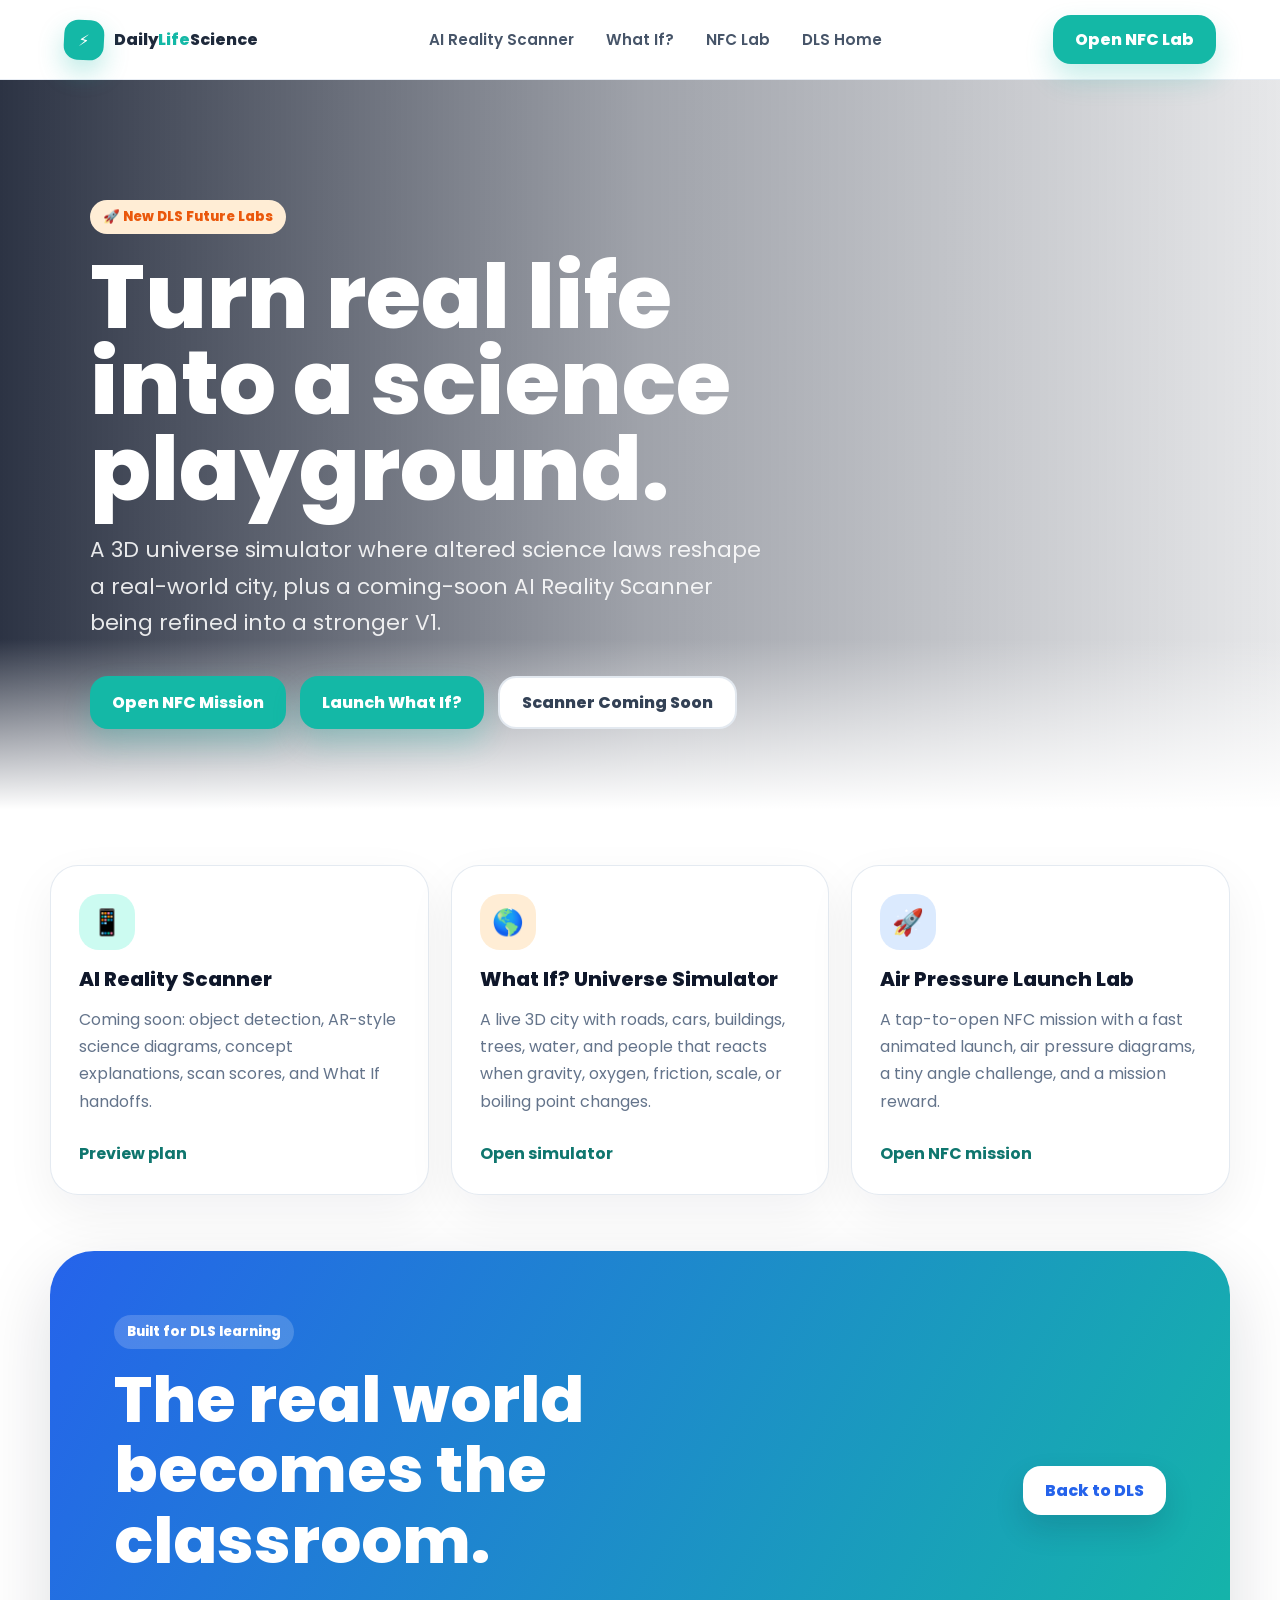
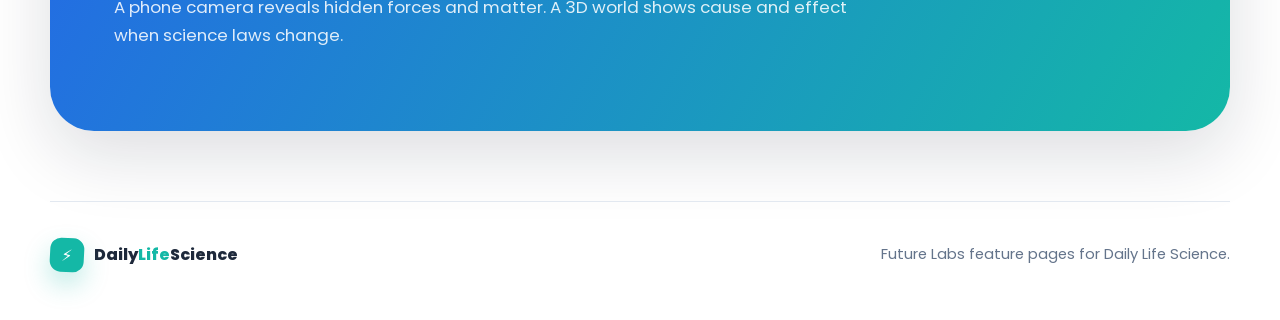
==== commit f88b404e: "NFC Page Added" ====
--- a/index.html
+++ b/index.html
@@ -22,9 +22,10 @@
       <div class="nav-links" aria-label="Feature pages">
         <a href="scanner.html">AI Reality Scanner</a>
         <a href="simulator.html">What If?</a>
+        <a href="nfc-launch-lab.html">NFC Lab</a>
         <a href="https://dailylifescience.org/">DLS Home</a>
       </div>
-      <a class="nav-cta" href="simulator.html">Open What If?</a>
+      <a class="nav-cta" href="nfc-launch-lab.html">Open NFC Lab</a>
     </nav>
 
     <main>
@@ -39,6 +40,7 @@
             refined into a stronger V1.
           </p>
           <div class="hero-actions">
+            <a class="primary-button" href="nfc-launch-lab.html">Open NFC Mission</a>
             <a class="primary-button" href="simulator.html">Launch What If?</a>
             <a class="secondary-button" href="scanner.html">Scanner Coming Soon</a>
           </div>
@@ -65,14 +67,15 @@
           </p>
           <strong>Open simulator</strong>
         </a>
-        <article>
-          <span class="mini-icon blue">🧠</span>
-          <h2>Memorable Science</h2>
+        <a class="feature-link-card" href="nfc-launch-lab.html">
+          <span class="mini-icon blue">🚀</span>
+          <h2>Air Pressure Launch Lab</h2>
           <p>
-            Both pages are built as actual interactive learning tools, not
-            static mockups, while keeping the friendly DLS visual language.
+            A tap-to-open NFC mission with a fast animated launch, air pressure
+            diagrams, a tiny angle challenge, and a mission reward.
           </p>
-        </article>
+          <strong>Open NFC mission</strong>
+        </a>
       </section>
 
       <section class="classroom-band">
--- a/styles.css
+++ b/styles.css
@@ -1618,6 +1618,834 @@
   line-height: 1.6;
 }
 
+.nfc-body {
+  min-height: 100vh;
+  background: #07111f;
+}
+
+.nfc-nav {
+  background: rgba(255, 255, 255, 0.9);
+}
+
+.nfc-page {
+  overflow: hidden;
+  color: white;
+  background:
+    linear-gradient(128deg, rgba(20, 184, 166, 0.24) 0 18%, transparent 18% 54%, rgba(251, 146, 60, 0.18) 54% 72%, transparent 72%),
+    linear-gradient(34deg, rgba(59, 130, 246, 0.18), transparent 46%),
+    linear-gradient(180deg, #07111f 0%, #0f172a 52%, #f8fafc 52%, #ffffff 100%);
+}
+
+.nfc-unlock {
+  position: relative;
+  display: grid;
+  grid-template-columns: minmax(300px, 0.72fr) minmax(420px, 1.28fr);
+  gap: clamp(24px, 5vw, 70px);
+  align-items: center;
+  min-height: calc(100vh - 80px);
+  padding: clamp(34px, 7vw, 86px) clamp(18px, 6vw, 84px);
+}
+
+.nfc-orbit {
+  position: absolute;
+  inset: 0;
+  overflow: hidden;
+  pointer-events: none;
+}
+
+.nfc-particle {
+  position: absolute;
+  left: var(--x);
+  top: var(--y);
+  width: var(--size);
+  height: var(--size);
+  border-radius: 50%;
+  background: rgba(94, 234, 212, 0.82);
+  box-shadow: 0 0 22px rgba(94, 234, 212, 0.58);
+  animation: nfcDrift 14s linear infinite;
+  animation-delay: var(--delay);
+}
+
+.nfc-particle:nth-child(3n) {
+  background: rgba(250, 204, 21, 0.82);
+  box-shadow: 0 0 22px rgba(250, 204, 21, 0.5);
+}
+
+.nfc-particle:nth-child(4n) {
+  background: rgba(56, 189, 248, 0.78);
+  box-shadow: 0 0 22px rgba(56, 189, 248, 0.5);
+}
+
+.nfc-copy {
+  position: relative;
+  z-index: 1;
+}
+
+.mission-pill {
+  display: inline-flex;
+  width: fit-content;
+  padding: 8px 13px;
+  border: 1px solid rgba(153, 246, 228, 0.5);
+  border-radius: 999px;
+  background: rgba(20, 184, 166, 0.16);
+  color: #99f6e4;
+  font-size: 0.78rem;
+  font-weight: 800;
+  text-transform: uppercase;
+}
+
+.mission-pill.light {
+  border-color: #ccfbf1;
+  background: #ecfeff;
+  color: var(--teal-dark);
+}
+
+.nfc-copy h1 {
+  max-width: 680px;
+  margin: 18px 0 14px;
+  font-size: clamp(3.2rem, 7vw, 7.2rem);
+  line-height: 0.94;
+  letter-spacing: 0;
+}
+
+.nfc-copy p {
+  margin: 0;
+  color: rgba(255, 255, 255, 0.82);
+  font-size: clamp(1.2rem, 2.1vw, 1.65rem);
+  font-weight: 700;
+}
+
+.mission-meter {
+  width: min(420px, 100%);
+  height: 10px;
+  margin-top: 32px;
+  overflow: hidden;
+  border-radius: 999px;
+  background: rgba(255, 255, 255, 0.14);
+}
+
+.mission-meter span {
+  display: block;
+  height: 100%;
+  border-radius: inherit;
+  background: linear-gradient(90deg, #14b8a6, #facc15, #fb923c);
+  animation: missionLoad 18s ease-in-out infinite;
+}
+
+.launch-lab {
+  position: relative;
+  z-index: 1;
+  min-height: min(66vw, 620px);
+  overflow: hidden;
+  border: 1px solid rgba(255, 255, 255, 0.18);
+  border-radius: 34px;
+  background:
+    linear-gradient(135deg, transparent 0 46%, rgba(250, 204, 21, 0.18) 46% 62%, transparent 62%),
+    linear-gradient(160deg, rgba(15, 23, 42, 0.86), rgba(8, 47, 73, 0.74)),
+    #0f172a;
+  box-shadow: 0 34px 90px rgba(0, 0, 0, 0.35);
+}
+
+.lab-grid {
+  position: absolute;
+  inset: 0;
+  background:
+    linear-gradient(rgba(255, 255, 255, 0.07) 1px, transparent 1px),
+    linear-gradient(90deg, rgba(255, 255, 255, 0.07) 1px, transparent 1px);
+  background-size: 42px 42px;
+  mask-image: linear-gradient(180deg, rgba(0, 0, 0, 0.95), transparent 92%);
+}
+
+.pressure-tube {
+  position: absolute;
+  left: 6%;
+  bottom: 18%;
+  width: 23%;
+  height: 62px;
+  border: 3px solid rgba(153, 246, 228, 0.76);
+  border-radius: 999px;
+  transform: rotate(-24deg);
+  background: rgba(8, 145, 178, 0.18);
+  box-shadow: inset 0 0 22px rgba(94, 234, 212, 0.24), 0 0 28px rgba(20, 184, 166, 0.2);
+}
+
+.pressure-tube span {
+  position: absolute;
+  top: 50%;
+  width: 18px;
+  height: 18px;
+  border-radius: 50%;
+  background: #99f6e4;
+  transform: translateY(-50%);
+  animation: pressurePulse 1.1s ease-in-out infinite;
+}
+
+.pressure-tube span:nth-child(1) { left: 16%; }
+.pressure-tube span:nth-child(2) { left: 42%; animation-delay: 0.15s; }
+.pressure-tube span:nth-child(3) { left: 68%; animation-delay: 0.3s; }
+
+.launcher-base {
+  position: absolute;
+  left: 6%;
+  bottom: 9%;
+  width: 330px;
+  height: 270px;
+  transform: rotate(-24deg) scale(var(--launcher-scale, 1));
+  transform-origin: 64px 68px;
+  filter: drop-shadow(0 28px 26px rgba(0, 0, 0, 0.28));
+}
+
+.launcher-base::before {
+  content: "";
+  position: absolute;
+  left: 22px;
+  top: 20px;
+  width: 118px;
+  height: 118px;
+  border-radius: 50%;
+  background:
+    radial-gradient(circle at 42% 42%, #fef08a 0 31px, transparent 32px),
+    linear-gradient(135deg, #f97316, #facc15);
+  box-shadow:
+    inset -10px -12px 0 rgba(194, 65, 12, 0.18),
+    inset 8px 8px 0 rgba(255, 255, 255, 0.28);
+}
+
+.toy-handle {
+  position: absolute;
+  left: 88px;
+  top: 76px;
+  width: 228px;
+  height: 58px;
+  border: 15px solid #22c55e;
+  border-left: 0;
+  border-radius: 999px;
+  background: transparent;
+  box-shadow:
+    inset 0 0 0 5px rgba(255, 255, 255, 0.28),
+    0 0 24px rgba(34, 197, 94, 0.34);
+}
+
+.toy-handle::after {
+  content: "";
+  position: absolute;
+  right: 20px;
+  top: 50%;
+  width: 135px;
+  height: 18px;
+  border-radius: 999px;
+  background: rgba(255, 255, 255, 0.22);
+  transform: translateY(-50%);
+}
+
+.toy-neck {
+  position: absolute;
+  left: 106px;
+  top: 86px;
+  width: 34px;
+  height: 36px;
+  border-radius: 12px;
+  background: #16a34a;
+  box-shadow: inset 5px 4px rgba(255, 255, 255, 0.22);
+}
+
+.toy-cup {
+  position: absolute;
+  left: 20px;
+  top: 18px;
+  width: 122px;
+  height: 122px;
+  border: 12px solid #facc15;
+  border-radius: 50%;
+  background:
+    radial-gradient(circle at 40% 36%, rgba(255, 255, 255, 0.55), transparent 18%),
+    #fb923c;
+}
+
+.toy-cup::before,
+.toy-cup::after {
+  content: "";
+  position: absolute;
+  width: 34px;
+  height: 34px;
+  border-radius: 10px 18px 10px 18px;
+  background: #fb923c;
+}
+
+.toy-cup::before {
+  left: -10px;
+  bottom: -8px;
+  transform: rotate(20deg);
+}
+
+.toy-cup::after {
+  right: -6px;
+  top: -8px;
+  transform: rotate(-18deg);
+}
+
+.loaded-disc {
+  position: absolute;
+  inset: 13px;
+  border-radius: 50%;
+  background:
+    radial-gradient(circle, #38bdf8 0 5px, transparent 6px),
+    radial-gradient(circle at 34% 32%, #fb7185 0 5px, transparent 6px),
+    radial-gradient(circle at 64% 32%, #22c55e 0 5px, transparent 6px),
+    radial-gradient(circle at 38% 66%, #facc15 0 5px, transparent 6px),
+    radial-gradient(circle at 68% 68%, #a855f7 0 5px, transparent 6px),
+    repeating-conic-gradient(from 12deg, #ec4899 0 14deg, #facc15 14deg 28deg, #38bdf8 28deg 42deg, #22c55e 42deg 56deg);
+  border: 5px solid rgba(255, 255, 255, 0.72);
+  box-shadow: inset -7px -8px rgba(15, 23, 42, 0.12);
+  animation: discSpin 4s linear infinite;
+}
+
+.loaded-disc span {
+  position: absolute;
+  width: 10px;
+  height: 10px;
+  border-radius: 50%;
+  background: #fef08a;
+  box-shadow: 0 0 0 2px rgba(255, 255, 255, 0.35);
+}
+
+.loaded-disc span:nth-child(1) { left: 17px; top: 12px; background: #22c55e; }
+.loaded-disc span:nth-child(2) { right: 16px; top: 15px; background: #38bdf8; }
+.loaded-disc span:nth-child(3) { left: 32px; top: 31px; background: #f97316; }
+.loaded-disc span:nth-child(4) { right: 28px; top: 34px; background: #ec4899; }
+.loaded-disc span:nth-child(5) { left: 14px; bottom: 18px; background: #a855f7; }
+.loaded-disc span:nth-child(6) { right: 16px; bottom: 16px; background: #22c55e; }
+.loaded-disc span:nth-child(7) { left: 38px; bottom: 9px; background: #facc15; }
+.loaded-disc span:nth-child(8) { right: 38px; bottom: 34px; background: #0ea5e9; }
+
+.launch-lab.play .launcher-base {
+  animation: toyKick 18s ease-in-out infinite;
+}
+
+.angle-arc {
+  position: absolute;
+  left: 54px;
+  top: 72px;
+  width: 112px;
+  height: 112px;
+  border: 3px solid rgba(250, 204, 21, 0.9);
+  border-left-color: transparent;
+  border-bottom-color: transparent;
+  border-radius: 50%;
+  transform: rotate(24deg);
+  z-index: 2;
+}
+
+.angle-arc strong {
+  position: absolute;
+  right: -17px;
+  top: 16px;
+  color: #fef08a;
+  font-size: 0.9rem;
+}
+
+.air-plume {
+  position: absolute;
+  left: 16%;
+  bottom: 28%;
+  width: 210px;
+  height: 110px;
+  transform: rotate(-24deg);
+}
+
+.air-plume i {
+  position: absolute;
+  width: 40px;
+  height: 10px;
+  border-radius: 999px;
+  background: rgba(125, 211, 252, 0.86);
+  box-shadow: 0 0 18px rgba(56, 189, 248, 0.48);
+  animation: airBurst 1.25s linear infinite;
+}
+
+.air-plume i:nth-child(1) { left: 0; top: 18px; }
+.air-plume i:nth-child(2) { left: 32px; top: 50px; animation-delay: 0.12s; }
+.air-plume i:nth-child(3) { left: 70px; top: 8px; animation-delay: 0.22s; }
+.air-plume i:nth-child(4) { left: 112px; top: 66px; animation-delay: 0.34s; }
+.air-plume i:nth-child(5) { left: 146px; top: 34px; animation-delay: 0.46s; }
+
+.flying-disc {
+  position: absolute;
+  left: 15%;
+  bottom: 34%;
+  width: 88px;
+  height: 88px;
+  border-radius: 50%;
+  background:
+    radial-gradient(circle at center, #fef08a 0 11px, transparent 12px),
+    repeating-conic-gradient(from 0deg, #ec4899 0 18deg, #22c55e 18deg 36deg, #38bdf8 36deg 54deg, #facc15 54deg 72deg);
+  box-shadow: 0 16px 28px rgba(0, 0, 0, 0.28), 0 0 28px rgba(250, 204, 21, 0.42);
+  transform: rotate(-12deg) scaleY(0.34);
+}
+
+.disc-rim {
+  position: absolute;
+  inset: 7px;
+  border-radius: 50%;
+  border: 5px solid rgba(255, 255, 255, 0.7);
+}
+
+.disc-swirl {
+  position: absolute;
+  inset: 24px;
+  border-radius: 50%;
+  background:
+    radial-gradient(circle at center, #38bdf8 0 7px, transparent 8px),
+    repeating-conic-gradient(#facc15 0 36deg, #ec4899 36deg 72deg, #22c55e 72deg 108deg);
+}
+
+.launch-lab.play .flying-disc {
+  animation: discMission 18s ease-in-out infinite;
+}
+
+.launch-overlay {
+  position: absolute;
+  inset: 0;
+  width: 100%;
+  height: 100%;
+}
+
+.launch-overlay path {
+  fill: none;
+  stroke-linecap: round;
+  stroke-linejoin: round;
+}
+
+.trajectory-main {
+  stroke: #facc15;
+  stroke-width: 7;
+  stroke-dasharray: 900;
+  stroke-dashoffset: 900;
+  filter: drop-shadow(0 0 12px rgba(250, 204, 21, 0.5));
+}
+
+.launch-lab.play .trajectory-main {
+  animation: drawTrajectory 18s ease-in-out infinite;
+}
+
+.trajectory-ghost {
+  stroke-width: 4;
+  stroke-dasharray: 12 16;
+  opacity: 0;
+}
+
+.trajectory-ghost.low { stroke: #38bdf8; }
+.trajectory-ghost.high { stroke: #fb7185; }
+
+.launch-lab.play .trajectory-ghost {
+  animation: ghostPaths 18s ease-in-out infinite;
+}
+
+.force-arrow {
+  opacity: 0;
+  filter: drop-shadow(0 0 10px currentColor);
+}
+
+.force-arrow path {
+  stroke: currentColor;
+  stroke-width: 8;
+}
+
+.force-arrow.thrust { color: #99f6e4; }
+.force-arrow.air { color: #7dd3fc; }
+.force-arrow.gravity { color: #fb7185; }
+
+.launch-lab.play .force-arrow {
+  animation: forceReveal 18s ease-in-out infinite;
+}
+
+.concept-chip,
+.slow-replay {
+  position: absolute;
+  opacity: 0;
+  padding: 8px 12px;
+  border: 1px solid rgba(255, 255, 255, 0.28);
+  border-radius: 999px;
+  background: rgba(15, 23, 42, 0.72);
+  color: white;
+  font-size: 0.78rem;
+  font-weight: 800;
+  backdrop-filter: blur(12px);
+}
+
+.chip-one { left: 10%; bottom: 43%; }
+.chip-two { left: 28%; top: 39%; }
+.chip-three { right: 29%; top: 21%; }
+.chip-four { right: 9%; top: 30%; }
+.slow-replay { left: 50%; bottom: 12%; transform: translateX(-50%); }
+
+.launch-lab.play .concept-chip,
+.launch-lab.play .slow-replay {
+  animation: chipPop 18s ease-in-out infinite;
+}
+
+.launch-lab.play .chip-two { animation-delay: 1.2s; }
+.launch-lab.play .chip-three { animation-delay: 2.3s; }
+.launch-lab.play .chip-four { animation-delay: 4.1s; }
+.launch-lab.play .slow-replay { animation-delay: 7.4s; }
+
+.nfc-science-band,
+.angle-lab,
+.reward-screen {
+  width: min(1180px, calc(100% - 36px));
+  margin: 0 auto;
+}
+
+.nfc-science-band {
+  padding: 64px 0 22px;
+}
+
+.nfc-science-card {
+  padding: clamp(26px, 5vw, 44px);
+  border: 1px solid rgba(226, 232, 240, 0.96);
+  border-radius: 30px;
+  background: white;
+  color: var(--slate-900);
+  box-shadow: var(--shadow);
+}
+
+.nfc-science-card h2 {
+  margin: 16px 0 24px;
+  font-size: clamp(2rem, 4vw, 3.4rem);
+  line-height: 1;
+}
+
+.science-mini-grid {
+  display: grid;
+  grid-template-columns: repeat(4, 1fr);
+  gap: 14px;
+}
+
+.science-mini-grid div {
+  min-height: 150px;
+  padding: 18px;
+  border: 1px solid var(--slate-200);
+  border-radius: 20px;
+  background: #f8fafc;
+}
+
+.science-mini-grid strong {
+  display: block;
+  margin-top: 14px;
+  color: var(--slate-700);
+  line-height: 1.35;
+}
+
+.science-icon {
+  position: relative;
+  display: block;
+  width: 70px;
+  height: 54px;
+}
+
+.science-icon::before,
+.science-icon::after {
+  content: "";
+  position: absolute;
+}
+
+.science-icon.pressure::before {
+  inset: 14px 0;
+  border-radius: 999px;
+  background: repeating-linear-gradient(90deg, #14b8a6 0 12px, transparent 12px 20px);
+}
+
+.science-icon.pressure::after {
+  right: 0;
+  top: 18px;
+  border-left: 18px solid #14b8a6;
+  border-top: 9px solid transparent;
+  border-bottom: 9px solid transparent;
+}
+
+.science-icon.spring::before {
+  left: 4px;
+  top: 18px;
+  width: 58px;
+  height: 18px;
+  border: 5px solid #fb923c;
+  border-left: 0;
+  border-right: 0;
+  border-radius: 50%;
+}
+
+.science-icon.spring::after {
+  right: 0;
+  top: 10px;
+  width: 18px;
+  height: 34px;
+  border-radius: 5px;
+  background: #facc15;
+}
+
+.science-icon.angle::before {
+  left: 8px;
+  bottom: 8px;
+  width: 54px;
+  height: 4px;
+  border-radius: 999px;
+  background: #334155;
+}
+
+.science-icon.angle::after {
+  left: 10px;
+  bottom: 12px;
+  width: 62px;
+  height: 4px;
+  border-radius: 999px;
+  background: #3b82f6;
+  transform: rotate(-38deg);
+  transform-origin: left center;
+}
+
+.science-icon.speed::before {
+  left: 0;
+  top: 24px;
+  width: 62px;
+  height: 8px;
+  border-radius: 999px;
+  background: linear-gradient(90deg, #38bdf8, #14b8a6);
+}
+
+.science-icon.speed::after {
+  right: 0;
+  top: 17px;
+  border-left: 18px solid #14b8a6;
+  border-top: 11px solid transparent;
+  border-bottom: 11px solid transparent;
+}
+
+.angle-lab {
+  display: grid;
+  grid-template-columns: 360px 1fr;
+  gap: 28px;
+  align-items: stretch;
+  padding: 34px 0 48px;
+  color: var(--slate-900);
+}
+
+.angle-copy,
+.angle-sim {
+  border: 1px solid rgba(226, 232, 240, 0.96);
+  border-radius: 30px;
+  background: white;
+  box-shadow: var(--shadow);
+}
+
+.angle-copy {
+  padding: 28px;
+}
+
+.angle-copy h2 {
+  margin: 16px 0 10px;
+  font-size: clamp(2rem, 4vw, 3rem);
+  line-height: 1;
+}
+
+.angle-copy p,
+.angle-feedback {
+  color: var(--slate-600);
+  line-height: 1.55;
+}
+
+.angle-buttons {
+  display: grid;
+  grid-template-columns: repeat(3, 1fr);
+  gap: 10px;
+  margin: 24px 0 18px;
+}
+
+.angle-buttons button {
+  min-height: 58px;
+  border: 2px solid var(--slate-200);
+  border-radius: 18px;
+  background: #f8fafc;
+  color: var(--slate-700);
+  font-weight: 800;
+  transition: transform 0.2s ease, border-color 0.2s ease, background 0.2s ease;
+}
+
+.angle-buttons button:hover,
+.angle-buttons button.selected {
+  transform: translateY(-2px);
+  border-color: var(--teal);
+  background: #ccfbf1;
+  color: var(--teal-dark);
+}
+
+.angle-buttons button.correct {
+  border-color: #22c55e;
+  background: #dcfce7;
+  color: #166534;
+  box-shadow: 0 0 0 5px rgba(34, 197, 94, 0.12);
+}
+
+.angle-buttons button.miss {
+  border-color: #fed7aa;
+  background: #fff7ed;
+  color: #c2410c;
+}
+
+.angle-feedback {
+  display: block;
+  min-height: 78px;
+  font-size: 0.96rem;
+}
+
+.angle-sim {
+  position: relative;
+  min-height: 380px;
+  overflow: hidden;
+  background:
+    linear-gradient(180deg, #dbeafe 0%, #ecfeff 54%, #dcfce7 54%, #bbf7d0 100%);
+}
+
+.angle-ground {
+  position: absolute;
+  left: 0;
+  right: 0;
+  bottom: 0;
+  height: 84px;
+  background:
+    linear-gradient(90deg, rgba(22, 101, 52, 0.16) 1px, transparent 1px),
+    #86efac;
+  background-size: 28px 100%;
+}
+
+.angle-launcher {
+  position: absolute;
+  left: 48px;
+  bottom: 76px;
+  width: 112px;
+  height: 20px;
+  border-radius: 999px;
+  background: linear-gradient(90deg, #fb923c, #facc15);
+  transform: rotate(-28deg);
+  transform-origin: left center;
+}
+
+.angle-disc {
+  position: absolute;
+  left: 54px;
+  bottom: 116px;
+  width: 54px;
+  height: 18px;
+  border-radius: 50%;
+  background: linear-gradient(180deg, #fef08a, #fb923c);
+  box-shadow: 0 10px 20px rgba(15, 23, 42, 0.18);
+}
+
+.angle-sim svg {
+  position: absolute;
+  inset: 0;
+  width: 100%;
+  height: 100%;
+}
+
+.angle-sim .path {
+  opacity: 0;
+  fill: none;
+  stroke-width: 6;
+  stroke-linecap: round;
+  stroke-dasharray: 750;
+  stroke-dashoffset: 750;
+}
+
+.angle-sim .p30 { stroke: #38bdf8; }
+.angle-sim .p45 { stroke: #14b8a6; }
+.angle-sim .p90 { stroke: #fb7185; }
+
+.angle-sim[data-angle="30"] .p30,
+.angle-sim[data-angle="45"] .p45,
+.angle-sim[data-angle="90"] .p90 {
+  opacity: 1;
+}
+
+.angle-sim.launching .path {
+  animation: angleDraw 1.2s ease forwards;
+}
+
+.angle-sim.launching .angle-disc {
+  animation: angleFlight30 1.2s ease forwards;
+}
+
+.angle-sim[data-angle="45"].launching .angle-disc {
+  animation-name: angleFlight45;
+}
+
+.angle-sim[data-angle="90"].launching .angle-disc {
+  animation-name: angleFlight90;
+}
+
+.range-marker {
+  position: absolute;
+  bottom: 88px;
+  padding: 6px 9px;
+  border-radius: 999px;
+  background: rgba(255, 255, 255, 0.88);
+  color: var(--slate-700);
+  font-size: 0.78rem;
+  font-weight: 800;
+  opacity: 0.45;
+}
+
+.marker30 { left: 72%; }
+.marker45 { right: 8%; bottom: 140px; background: #ccfbf1; color: var(--teal-dark); }
+.marker90 { left: 18%; }
+
+.reward-screen {
+  display: grid;
+  grid-template-columns: 130px 1fr;
+  gap: 24px;
+  align-items: center;
+  margin-bottom: 72px;
+  padding: clamp(28px, 5vw, 46px);
+  border-radius: 34px;
+  background: linear-gradient(120deg, #0f766e, #2563eb);
+  color: white;
+  box-shadow: var(--shadow);
+  opacity: 0.62;
+  transform: translateY(10px);
+  transition: opacity 0.35s ease, transform 0.35s ease;
+}
+
+.reward-screen.unlocked {
+  opacity: 1;
+  transform: translateY(0);
+}
+
+.reward-badge {
+  display: grid;
+  width: 118px;
+  height: 118px;
+  place-items: center;
+  border-radius: 50%;
+  background: #facc15;
+  color: #14532d;
+  font-size: 4rem;
+  font-weight: 800;
+  box-shadow: 0 0 0 12px rgba(250, 204, 21, 0.22);
+  animation: badgePulse 2s ease-in-out infinite;
+}
+
+.reward-screen h2 {
+  margin: 14px 0 10px;
+  font-size: clamp(2rem, 4vw, 3.7rem);
+  line-height: 1;
+}
+
+.reward-screen p {
+  max-width: 760px;
+  margin: 0;
+  color: rgba(255, 255, 255, 0.86);
+  line-height: 1.65;
+}
+
 @keyframes scan {
   0%, 100% { transform: translateY(0); opacity: 0.65; }
   50% { transform: translateY(350px); opacity: 1; }
@@ -1645,6 +2473,94 @@
 @keyframes steam {
   from { transform: translateY(50px); }
   to { transform: translateY(-50px); }
+}
+
+@keyframes nfcDrift {
+  from { transform: translate3d(0, 0, 0) scale(0.65); opacity: 0; }
+  12%, 82% { opacity: 0.78; }
+  to { transform: translate3d(var(--drift), -130px, 0) scale(1.05); opacity: 0; }
+}
+
+@keyframes missionLoad {
+  0% { width: 0; }
+  15% { width: 18%; }
+  44% { width: 55%; }
+  72% { width: 83%; }
+  100% { width: 100%; }
+}
+
+@keyframes pressurePulse {
+  50% { transform: translateY(-50%) scale(1.28); opacity: 0.58; }
+}
+
+@keyframes discSpin {
+  to { transform: rotate(360deg); }
+}
+
+@keyframes toyKick {
+  0%, 10%, 100% { transform: rotate(-24deg) translateY(0) scale(var(--launcher-scale, 1)); }
+  15% { transform: rotate(-29deg) translateY(8px) scale(var(--launcher-scale, 1)); }
+  22%, 62% { transform: rotate(-24deg) translateY(0) scale(var(--launcher-scale, 1)); }
+}
+
+@keyframes airBurst {
+  from { transform: translateX(0) scaleX(0.6); opacity: 0; }
+  25%, 72% { opacity: 0.9; }
+  to { transform: translateX(94px) scaleX(1.15); opacity: 0; }
+}
+
+@keyframes discMission {
+  0%, 10% { left: 15%; bottom: 34%; transform: rotate(-12deg) scaleY(0.34) scale(1); }
+  24% { left: 33%; bottom: 57%; transform: rotate(220deg) scaleY(0.34) scale(0.95); }
+  40% { left: 61%; bottom: 76%; transform: rotate(520deg) scaleY(0.34) scale(0.88); }
+  56% { left: 84%; bottom: 64%; transform: rotate(790deg) scaleY(0.34) scale(0.82); }
+  68%, 77% { left: 47%; bottom: 52%; transform: rotate(1080deg) scaleY(0.34) scale(1.15); }
+  92%, 100% { left: 15%; bottom: 34%; transform: rotate(-12deg) scaleY(0.34) scale(1); }
+}
+
+@keyframes drawTrajectory {
+  0%, 11% { stroke-dashoffset: 900; opacity: 0; }
+  22%, 58% { stroke-dashoffset: 0; opacity: 1; }
+  78%, 100% { stroke-dashoffset: 0; opacity: 0; }
+}
+
+@keyframes ghostPaths {
+  0%, 48% { opacity: 0; }
+  58%, 75% { opacity: 0.68; }
+  88%, 100% { opacity: 0; }
+}
+
+@keyframes forceReveal {
+  0%, 13% { opacity: 0; transform: translateY(8px); }
+  19%, 52% { opacity: 1; transform: translateY(0); }
+  66%, 100% { opacity: 0; transform: translateY(-8px); }
+}
+
+@keyframes chipPop {
+  0%, 18% { opacity: 0; transform: translateY(10px) scale(0.92); }
+  24%, 54% { opacity: 1; transform: translateY(0) scale(1); }
+  70%, 100% { opacity: 0; transform: translateY(-8px) scale(0.96); }
+}
+
+@keyframes angleDraw {
+  to { stroke-dashoffset: 0; }
+}
+
+@keyframes angleFlight30 {
+  to { left: 76%; bottom: 126px; transform: rotate(260deg); }
+}
+
+@keyframes angleFlight45 {
+  to { left: 88%; bottom: 186px; transform: rotate(340deg); }
+}
+
+@keyframes angleFlight90 {
+  55% { left: 118px; bottom: 284px; transform: rotate(170deg); }
+  to { left: 134px; bottom: 118px; transform: rotate(280deg); }
+}
+
+@keyframes badgePulse {
+  50% { transform: scale(1.05); box-shadow: 0 0 0 18px rgba(250, 204, 21, 0.12); }
 }
 
 @media (max-width: 980px) {
@@ -1677,6 +2593,19 @@
 
   .coming-soon-grid {
     grid-template-columns: 1fr;
+  }
+
+  .nfc-unlock,
+  .angle-lab {
+    grid-template-columns: 1fr;
+  }
+
+  .launch-lab {
+    min-height: 560px;
+  }
+
+  .science-mini-grid {
+    grid-template-columns: repeat(2, 1fr);
   }
 
   .classroom-band,
@@ -1749,6 +2678,64 @@
   .camera-view {
     height: 530px;
     border-radius: 28px;
+  }
+
+  .nfc-page {
+    background:
+      linear-gradient(128deg, rgba(20, 184, 166, 0.2) 0 28%, transparent 28% 68%, rgba(251, 146, 60, 0.14) 68%),
+      linear-gradient(180deg, #07111f 0%, #0f172a 55%, #f8fafc 55%, #ffffff 100%);
+  }
+
+  .nfc-unlock {
+    min-height: auto;
+    padding: 48px 18px 36px;
+  }
+
+  .nfc-copy h1 {
+    font-size: clamp(2.7rem, 14vw, 4.6rem);
+  }
+
+  .launch-lab {
+    min-height: 500px;
+    border-radius: 26px;
+  }
+
+  .launcher-base {
+    left: 4%;
+    --launcher-scale: 0.82;
+    transform-origin: left bottom;
+  }
+
+  .pressure-tube {
+    left: 3%;
+    width: 38%;
+  }
+
+  .chip-three,
+  .chip-four {
+    right: 5%;
+  }
+
+  .nfc-science-band,
+  .angle-lab,
+  .reward-screen {
+    width: min(100% - 24px, 1180px);
+  }
+
+  .science-mini-grid,
+  .angle-buttons,
+  .reward-screen {
+    grid-template-columns: 1fr;
+  }
+
+  .angle-sim {
+    min-height: 330px;
+  }
+
+  .reward-badge {
+    width: 92px;
+    height: 92px;
+    font-size: 3rem;
   }
 
   .micro-panel {
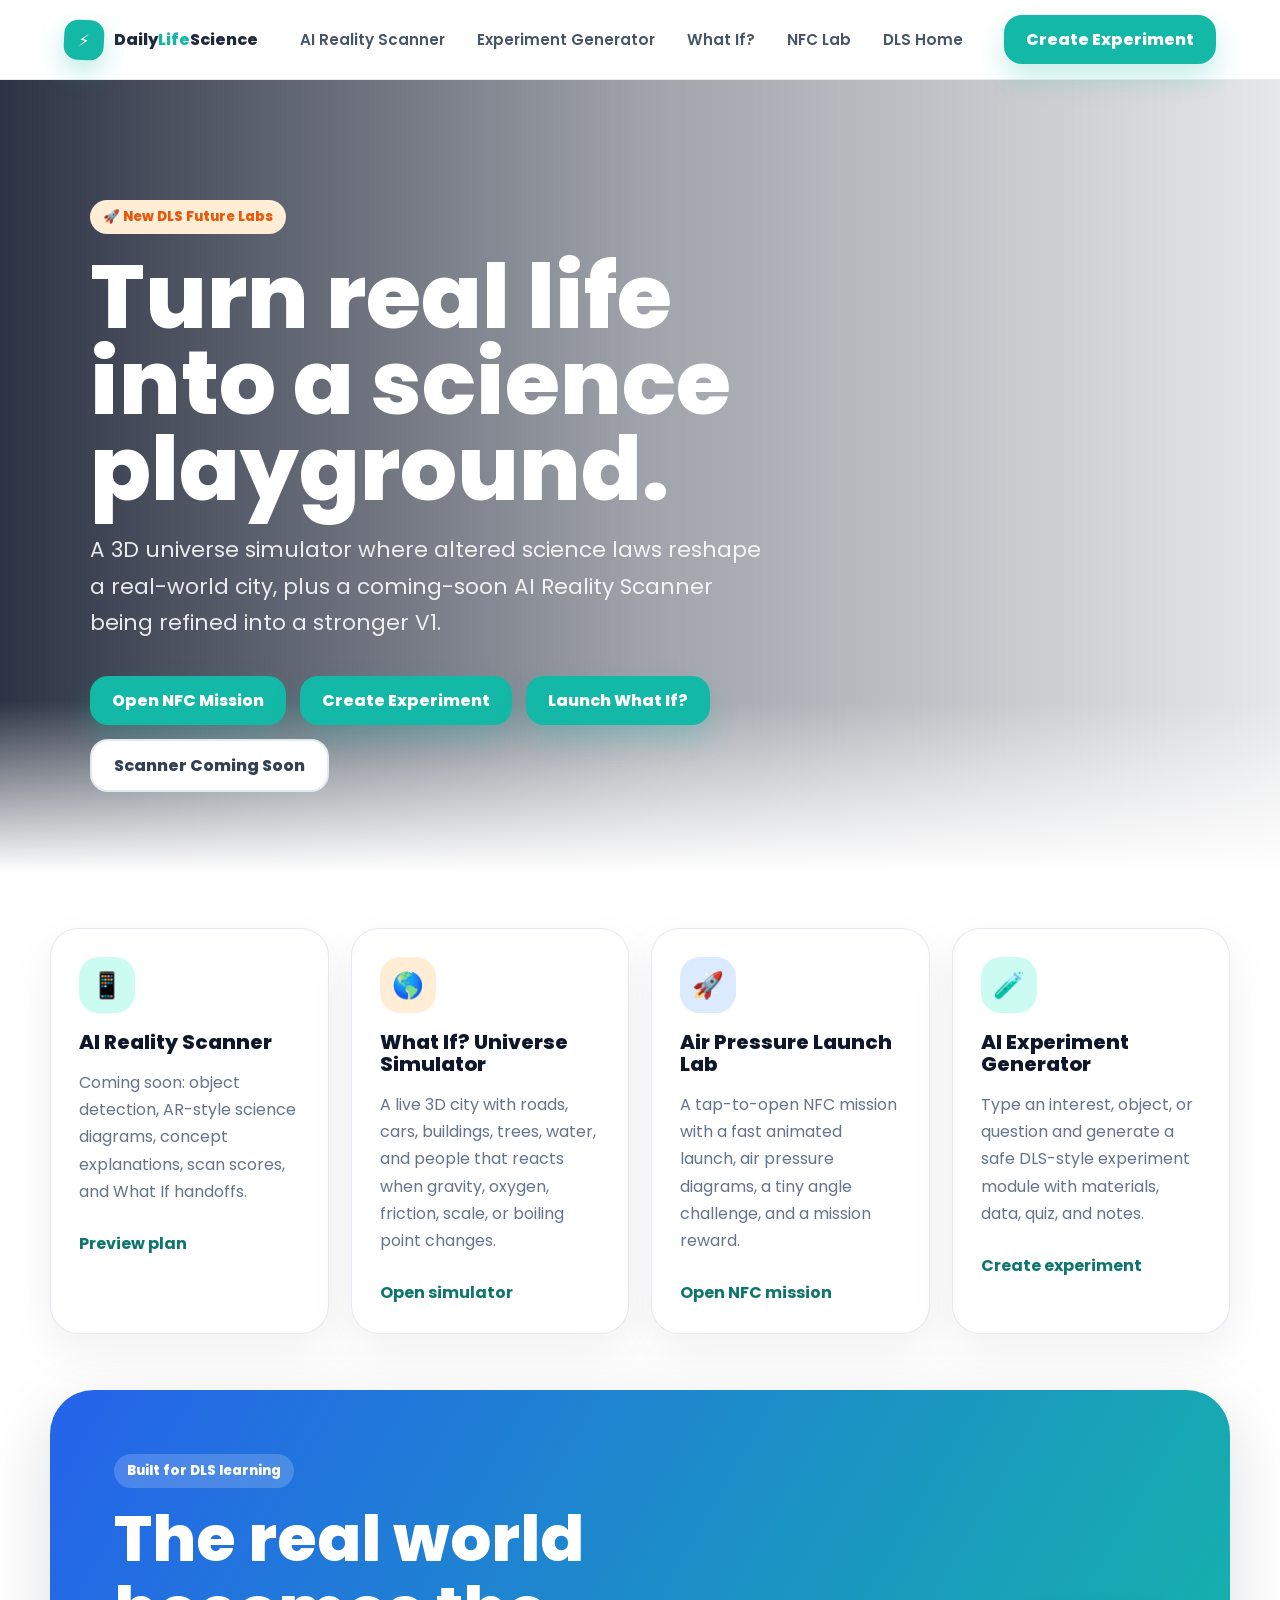
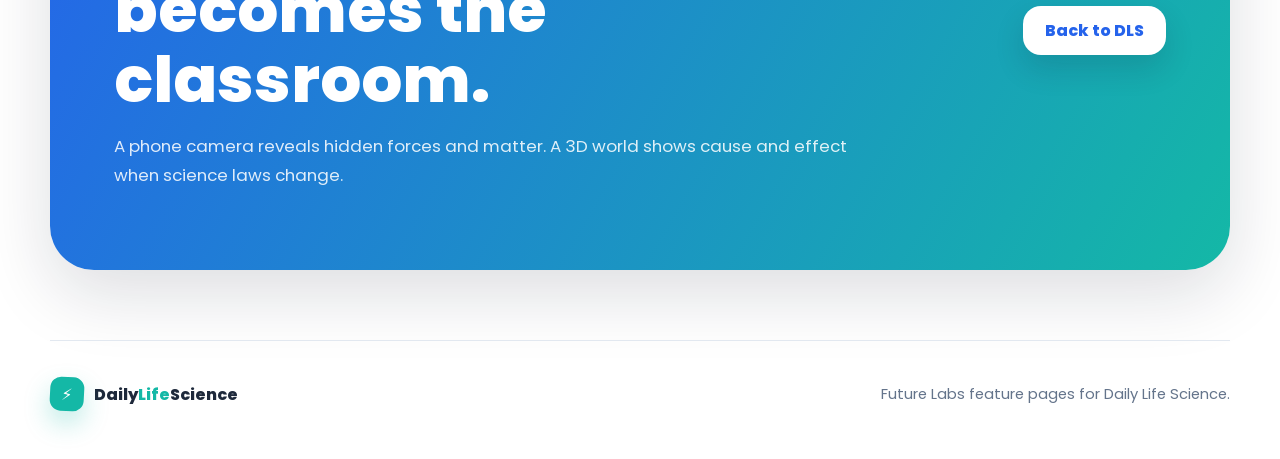
==== commit d2e42f8a: "Experiment Generator Added" ====
--- a/index.html
+++ b/index.html
@@ -21,11 +21,12 @@
       </a>
       <div class="nav-links" aria-label="Feature pages">
         <a href="scanner.html">AI Reality Scanner</a>
+        <a href="experiment-generator.html">Experiment Generator</a>
         <a href="simulator.html">What If?</a>
         <a href="nfc-launch-lab.html">NFC Lab</a>
         <a href="https://dailylifescience.org/">DLS Home</a>
       </div>
-      <a class="nav-cta" href="nfc-launch-lab.html">Open NFC Lab</a>
+      <a class="nav-cta" href="experiment-generator.html">Create Experiment</a>
     </nav>
 
     <main>
@@ -41,6 +42,7 @@
           </p>
           <div class="hero-actions">
             <a class="primary-button" href="nfc-launch-lab.html">Open NFC Mission</a>
+            <a class="primary-button" href="experiment-generator.html">Create Experiment</a>
             <a class="primary-button" href="simulator.html">Launch What If?</a>
             <a class="secondary-button" href="scanner.html">Scanner Coming Soon</a>
           </div>
@@ -76,6 +78,15 @@
           </p>
           <strong>Open NFC mission</strong>
         </a>
+        <a class="feature-link-card" href="experiment-generator.html">
+          <span class="mini-icon teal">🧪</span>
+          <h2>AI Experiment Generator</h2>
+          <p>
+            Type an interest, object, or question and generate a safe
+            DLS-style experiment module with materials, data, quiz, and notes.
+          </p>
+          <strong>Create experiment</strong>
+        </a>
       </section>
 
       <section class="classroom-band">
--- a/styles.css
+++ b/styles.css
@@ -197,7 +197,7 @@
 
 .intro-band {
   display: grid;
-  grid-template-columns: repeat(3, 1fr);
+  grid-template-columns: repeat(auto-fit, minmax(250px, 1fr));
   gap: 22px;
   padding: 56px 0 24px;
 }
@@ -2446,6 +2446,835 @@
   line-height: 1.65;
 }
 
+.experiment-body {
+  background: #f8fafc;
+}
+
+.experiment-page {
+  width: min(1220px, calc(100% - 36px));
+  margin: 0 auto;
+  padding: 42px 0 72px;
+}
+
+.experiment-hero {
+  display: grid;
+  grid-template-columns: minmax(320px, 0.9fr) minmax(360px, 1fr);
+  gap: clamp(24px, 5vw, 64px);
+  align-items: center;
+  min-height: 560px;
+  padding: clamp(30px, 6vw, 62px);
+  border: 1px solid rgba(226, 232, 240, 0.9);
+  border-radius: 34px;
+  background:
+    linear-gradient(135deg, rgba(20, 184, 166, 0.14), rgba(251, 146, 60, 0.14)),
+    white;
+  box-shadow: var(--shadow);
+}
+
+.experiment-hero-copy h1 {
+  margin: 18px 0 16px;
+  color: var(--slate-900);
+  font-size: clamp(3rem, 7vw, 6.6rem);
+  line-height: 0.94;
+  letter-spacing: 0;
+}
+
+.experiment-hero-copy p {
+  max-width: 660px;
+  margin: 0;
+  color: var(--slate-600);
+  font-size: clamp(1.08rem, 2vw, 1.35rem);
+  line-height: 1.7;
+}
+
+.generator-panel {
+  display: grid;
+  gap: 16px;
+  padding: clamp(22px, 4vw, 32px);
+  border: 1px solid rgba(226, 232, 240, 0.95);
+  border-radius: 26px;
+  background: #ffffff;
+  box-shadow: 0 18px 50px rgba(15, 23, 42, 0.08);
+}
+
+.generator-panel label {
+  color: var(--slate-700);
+  font-weight: 800;
+}
+
+.generator-panel textarea {
+  width: 100%;
+  min-height: 150px;
+  resize: vertical;
+  padding: 18px;
+  border: 2px solid var(--slate-200);
+  border-radius: 20px;
+  background: #f8fafc;
+  color: var(--slate-900);
+  font: inherit;
+  line-height: 1.6;
+  outline: 0;
+  transition: border-color 0.2s ease, box-shadow 0.2s ease;
+}
+
+.generator-panel textarea:focus {
+  border-color: var(--teal);
+  box-shadow: 0 0 0 4px rgba(20, 184, 166, 0.14);
+}
+
+.public-note {
+  margin: 0;
+  color: var(--slate-500);
+  font-size: 0.88rem;
+  line-height: 1.5;
+}
+
+.example-prompts,
+.module-actions {
+  display: flex;
+  flex-wrap: wrap;
+  gap: 9px;
+}
+
+.example-prompts button,
+.module-actions button {
+  min-height: 38px;
+  padding: 8px 12px;
+  border: 1px solid var(--slate-200);
+  border-radius: 999px;
+  background: #f8fafc;
+  color: var(--slate-700);
+  font-size: 0.8rem;
+  font-weight: 800;
+}
+
+.example-prompts button:hover,
+.module-actions button:hover {
+  border-color: var(--teal);
+  background: #ccfbf1;
+  color: var(--teal-dark);
+}
+
+.generator-loading {
+  display: none;
+  justify-items: center;
+  gap: 16px;
+  margin: 34px auto;
+  padding: 28px;
+  color: var(--slate-700);
+  text-align: center;
+}
+
+.generator-loading.visible {
+  display: grid;
+}
+
+.loading-orbit {
+  position: relative;
+  width: 86px;
+  height: 86px;
+  border: 3px solid #ccfbf1;
+  border-radius: 50%;
+  animation: spinOrbit 1.2s linear infinite;
+}
+
+.loading-orbit span {
+  position: absolute;
+  width: 18px;
+  height: 18px;
+  border-radius: 50%;
+  background: var(--teal);
+}
+
+.loading-orbit span:nth-child(1) { left: 50%; top: -9px; transform: translateX(-50%); }
+.loading-orbit span:nth-child(2) { right: 0; bottom: 8px; background: var(--orange); }
+.loading-orbit span:nth-child(3) { left: 0; bottom: 8px; background: var(--blue); }
+
+.generated-shell {
+  display: none;
+  margin-top: 34px;
+}
+
+.generated-shell.visible {
+  display: grid;
+  grid-template-columns: 152px minmax(0, 1fr);
+  gap: 18px;
+  align-items: start;
+}
+
+.module-actions {
+  position: sticky;
+  top: 92px;
+  z-index: 12;
+  display: grid;
+  gap: 10px;
+  justify-content: stretch;
+  margin-bottom: 0;
+  padding: 12px;
+  border: 1px solid rgba(226, 232, 240, 0.95);
+  border-radius: 22px;
+  background: white;
+  box-shadow: 0 18px 50px rgba(15, 23, 42, 0.08);
+}
+
+.module-actions button {
+  background: white;
+  box-shadow: none;
+}
+
+.dls-module {
+  overflow: hidden;
+  border: 1px solid rgba(226, 232, 240, 0.95);
+  border-radius: 34px;
+  background: #ffffff;
+  color: var(--slate-900);
+  box-shadow: var(--shadow);
+}
+
+.module-cover {
+  display: grid;
+  grid-template-columns: minmax(280px, 1fr) 260px;
+  gap: 28px;
+  align-items: center;
+  padding: clamp(30px, 6vw, 58px);
+  background:
+    linear-gradient(120deg, #ecfeff 0%, #ffffff 46%, #fff7ed 100%);
+}
+
+.module-kicker {
+  display: inline-flex;
+  width: fit-content;
+  padding: 8px 12px;
+  border-radius: 999px;
+  background: #ccfbf1;
+  color: var(--teal-dark);
+  font-size: 0.78rem;
+  font-weight: 800;
+  text-transform: uppercase;
+}
+
+.module-cover h2 {
+  margin: 18px 0 12px;
+  color: var(--slate-900);
+  font-size: clamp(2.4rem, 5vw, 4.8rem);
+  line-height: 0.98;
+  letter-spacing: 0;
+}
+
+.module-cover p {
+  max-width: 780px;
+  margin: 0;
+  color: var(--slate-600);
+  font-size: 1.05rem;
+  line-height: 1.7;
+}
+
+.module-visual {
+  position: relative;
+  min-height: 230px;
+  border-radius: 28px;
+  background:
+    linear-gradient(180deg, #dbeafe, #ecfeff 50%, #dcfce7 50%, #bbf7d0);
+  box-shadow: inset 0 0 0 1px rgba(255, 255, 255, 0.66), 0 20px 50px rgba(15, 23, 42, 0.12);
+}
+
+.module-visual::before {
+  content: "";
+  position: absolute;
+  left: 18%;
+  right: 18%;
+  bottom: 28%;
+  height: 18px;
+  border-radius: 999px;
+  background: linear-gradient(90deg, #fb923c, #facc15);
+  transform: rotate(-18deg);
+}
+
+.module-visual::after {
+  content: "";
+  position: absolute;
+  left: 25%;
+  bottom: 42%;
+  width: 78px;
+  height: 78px;
+  border-radius: 50%;
+  background:
+    radial-gradient(circle at 34% 34%, #ffffff 0 9px, transparent 10px),
+    repeating-conic-gradient(#14b8a6 0 40deg, #facc15 40deg 80deg, #fb923c 80deg 120deg, #3b82f6 120deg 160deg);
+  box-shadow: 0 16px 30px rgba(15, 23, 42, 0.16);
+}
+
+.module-visual span {
+  position: absolute;
+  border-radius: 50%;
+  background: rgba(20, 184, 166, 0.24);
+}
+
+.module-visual span:nth-child(1) { width: 44px; height: 44px; right: 22%; top: 18%; }
+.module-visual span:nth-child(2) { width: 24px; height: 24px; right: 12%; top: 42%; background: rgba(251, 146, 60, 0.28); }
+.module-visual span:nth-child(3) { width: 32px; height: 32px; left: 12%; bottom: 16%; background: rgba(59, 130, 246, 0.22); }
+
+.module-grid {
+  display: grid;
+  grid-template-columns: repeat(2, 1fr);
+  gap: 18px;
+  padding: clamp(22px, 4vw, 38px);
+  background: #f8fafc;
+}
+
+.module-card {
+  position: relative;
+  min-height: 190px;
+  padding: 24px;
+  border: 1px solid rgba(226, 232, 240, 0.95);
+  border-radius: 22px;
+  background: white;
+  box-shadow: 0 16px 36px rgba(15, 23, 42, 0.05);
+}
+
+.module-card.wide-card,
+.extension-card {
+  grid-column: 1 / -1;
+}
+
+.card-number {
+  display: inline-grid;
+  width: 42px;
+  height: 42px;
+  place-items: center;
+  border-radius: 15px;
+  background: #ccfbf1;
+  color: var(--teal-dark);
+  font-size: 0.82rem;
+  font-weight: 800;
+}
+
+.module-card h3 {
+  margin: 16px 0 10px;
+  color: var(--slate-900);
+  font-size: 1.35rem;
+  line-height: 1.1;
+}
+
+.module-card p,
+.module-card li {
+  color: var(--slate-600);
+  line-height: 1.7;
+}
+
+.module-card ul,
+.module-card ol {
+  display: grid;
+  gap: 9px;
+  margin: 0;
+  padding-left: 22px;
+}
+
+.real-life-card .card-number,
+.question-card .card-number {
+  background: #ffedd5;
+  color: #c2410c;
+}
+
+.quiz-card .card-number {
+  background: #dbeafe;
+  color: #1d4ed8;
+}
+
+.safety-card {
+  border-color: #fed7aa;
+  background: #fffaf5;
+}
+
+.safety-card .card-number {
+  background: #fee2e2;
+  color: #b91c1c;
+}
+
+.extension-card {
+  background:
+    linear-gradient(120deg, rgba(20, 184, 166, 0.1), rgba(59, 130, 246, 0.08)),
+    white;
+}
+
+.table-wrap {
+  overflow-x: auto;
+}
+
+.module-card table {
+  width: 100%;
+  min-width: 650px;
+  border-collapse: collapse;
+  overflow: hidden;
+  border-radius: 16px;
+  background: white;
+}
+
+.module-card th,
+.module-card td {
+  padding: 14px 12px;
+  border: 1px solid var(--slate-200);
+  text-align: left;
+}
+
+.module-card th {
+  background: #0f766e;
+  color: white;
+  font-size: 0.86rem;
+}
+
+.module-card tbody th {
+  background: #ecfeff;
+  color: var(--teal-dark);
+}
+
+.module-card td {
+  height: 48px;
+  color: var(--slate-600);
+}
+
+.data-input {
+  width: 100%;
+  min-width: 96px;
+  min-height: 42px;
+  padding: 8px 10px;
+  border: 2px solid var(--slate-200);
+  border-radius: 12px;
+  background: #ffffff;
+  color: var(--slate-900);
+  font: inherit;
+  outline: 0;
+}
+
+.data-input:focus {
+  border-color: var(--teal);
+  box-shadow: 0 0 0 4px rgba(20, 184, 166, 0.12);
+}
+
+.data-tools {
+  display: flex;
+  flex-wrap: wrap;
+  gap: 10px;
+  margin-top: 16px;
+}
+
+.data-tools button {
+  min-height: 42px;
+  padding: 9px 13px;
+  border-radius: 999px;
+  background: var(--teal);
+  color: white;
+  font-size: 0.86rem;
+  font-weight: 800;
+}
+
+.data-tools button + button {
+  background: #f8fafc;
+  color: var(--slate-700);
+  border: 1px solid var(--slate-200);
+}
+
+.data-feedback {
+  margin-top: 14px;
+  padding: 14px 16px;
+  border: 1px solid var(--slate-200);
+  border-radius: 18px;
+  background: #f8fafc;
+  color: var(--slate-600);
+  font-weight: 700;
+  line-height: 1.55;
+}
+
+.data-feedback.supports {
+  border-color: #86efac;
+  background: #dcfce7;
+  color: #166534;
+}
+
+.data-feedback.check {
+  border-color: #fed7aa;
+  background: #fff7ed;
+  color: #c2410c;
+}
+
+.data-feedback.needs-data {
+  border-color: #bfdbfe;
+  background: #eff6ff;
+  color: #1d4ed8;
+}
+
+.module-cta {
+  display: flex;
+  align-items: center;
+  justify-content: space-between;
+  gap: 18px;
+  width: 100%;
+  padding: 28px clamp(24px, 4vw, 38px);
+  border: 0;
+  background: linear-gradient(120deg, #0f766e, #2563eb);
+  color: white;
+}
+
+.module-cta strong {
+  font-size: 1.05rem;
+  line-height: 1.45;
+}
+
+.module-cta a {
+  display: inline-flex;
+  flex: 0 0 auto;
+  min-height: 44px;
+  align-items: center;
+  justify-content: center;
+  padding: 10px 16px;
+  border-radius: 999px;
+  background: white;
+  color: #0f766e;
+  font-weight: 800;
+}
+
+.dls-module .module-cover {
+  display: block;
+  padding: clamp(34px, 7vw, 76px) clamp(22px, 6vw, 70px) 38px;
+  background: white;
+}
+
+.dls-module .module-cover h2 {
+  max-width: 940px;
+  margin: 18px 0 24px;
+  color: #111827;
+  font-size: clamp(2.8rem, 7vw, 6.2rem);
+  line-height: 0.98;
+  font-weight: 800;
+}
+
+.dls-module .module-cover p {
+  max-width: 920px;
+  color: #334155;
+  font-size: clamp(1.02rem, 1.8vw, 1.22rem);
+}
+
+.dls-module .module-cover #realLifeConnection {
+  margin-top: 14px;
+}
+
+.dls-module .module-visual {
+  position: relative;
+  width: 100%;
+  min-height: clamp(280px, 45vw, 520px);
+  margin: 12px 0 28px;
+  overflow: hidden;
+  border-radius: 4px;
+  background:
+    linear-gradient(180deg, #dbeafe 0 48%, #e0f2fe 48% 58%, #bbf7d0 58% 100%);
+  box-shadow: none;
+}
+
+.dls-module .module-visual img {
+  position: absolute;
+  inset: 0;
+  z-index: 3;
+  width: 100%;
+  height: 100%;
+  object-fit: cover;
+  background: #e2e8f0;
+}
+
+.dls-module .module-visual::before,
+.dls-module .module-visual::after,
+.dls-module .module-visual span {
+  opacity: 0;
+}
+
+.dls-module .module-visual.photo-failed img {
+  display: none;
+}
+
+.dls-module .module-visual.photo-failed::before,
+.dls-module .module-visual.photo-failed::after,
+.dls-module .module-visual.photo-failed span {
+  opacity: 1;
+}
+
+.dls-module .module-visual small {
+  position: absolute;
+  left: 14px;
+  bottom: 14px;
+  z-index: 4;
+  max-width: min(520px, calc(100% - 28px));
+  padding: 7px 10px;
+  border-radius: 999px;
+  background: rgba(15, 23, 42, 0.68);
+  color: white;
+  font-size: 0.74rem;
+  font-weight: 800;
+  backdrop-filter: blur(10px);
+}
+
+.dls-module .module-visual::before,
+.dls-module .module-visual::after {
+  content: "";
+  position: absolute;
+  transition: opacity 0.2s ease;
+}
+
+.dls-module .module-visual span {
+  position: absolute;
+  display: block;
+  transition: opacity 0.2s ease;
+}
+
+.module-visual[data-visual="motion"]::before {
+  left: 8%;
+  right: 8%;
+  bottom: 24%;
+  height: 18px;
+  border-radius: 999px;
+  background: #334155;
+  transform: rotate(-8deg);
+}
+
+.module-visual[data-visual="motion"]::after {
+  left: 21%;
+  bottom: 36%;
+  width: 120px;
+  height: 120px;
+  border-radius: 50%;
+  background:
+    radial-gradient(circle at 34% 32%, white 0 12px, transparent 13px),
+    repeating-conic-gradient(#fb923c 0 30deg, #facc15 30deg 60deg, #14b8a6 60deg 90deg);
+  box-shadow: 0 22px 34px rgba(15, 23, 42, 0.18);
+  animation: moduleRoll 3s ease-in-out infinite;
+}
+
+.module-visual[data-visual="water"]::before {
+  left: 16%;
+  bottom: 15%;
+  width: 190px;
+  height: 230px;
+  border: 10px solid rgba(14, 116, 144, 0.35);
+  border-top: 0;
+  border-radius: 0 0 42px 42px;
+  background:
+    linear-gradient(180deg, transparent 0 40%, rgba(56, 189, 248, 0.45) 40% 100%);
+}
+
+.module-visual[data-visual="water"]::after {
+  right: 18%;
+  top: 18%;
+  width: 190px;
+  height: 88px;
+  border-radius: 999px;
+  background:
+    radial-gradient(circle at 20% 60%, white 0 24px, transparent 25px),
+    radial-gradient(circle at 42% 42%, white 0 36px, transparent 37px),
+    radial-gradient(circle at 70% 60%, white 0 28px, transparent 29px);
+  animation: moduleFloat 4s ease-in-out infinite;
+}
+
+.module-visual[data-visual="plant"]::before {
+  left: 48%;
+  bottom: 20%;
+  width: 22px;
+  height: 190px;
+  border-radius: 999px;
+  background: #16a34a;
+  transform: rotate(-10deg);
+  transform-origin: bottom;
+}
+
+.module-visual[data-visual="plant"]::after {
+  right: 13%;
+  top: 12%;
+  width: 110px;
+  height: 110px;
+  border-radius: 50%;
+  background: #facc15;
+  box-shadow: 0 0 50px rgba(250, 204, 21, 0.42);
+}
+
+.module-visual[data-visual="plant"] span:nth-child(1) {
+  left: 45%;
+  bottom: 42%;
+  width: 90px;
+  height: 48px;
+  border-radius: 90px 4px 90px 4px;
+  background: #22c55e;
+  transform: rotate(-30deg);
+}
+
+.module-visual[data-visual="plant"] span:nth-child(2) {
+  left: 52%;
+  bottom: 52%;
+  width: 86px;
+  height: 44px;
+  border-radius: 4px 86px 4px 86px;
+  background: #14b8a6;
+  transform: rotate(18deg);
+}
+
+.module-visual[data-visual="sound"]::before {
+  left: 18%;
+  bottom: 28%;
+  width: 260px;
+  height: 150px;
+  border: 10px solid #fb923c;
+  border-radius: 28px;
+  background: #fff7ed;
+}
+
+.module-visual[data-visual="sound"]::after {
+  left: 23%;
+  bottom: 40%;
+  width: 48%;
+  height: 5px;
+  border-radius: 999px;
+  background: repeating-linear-gradient(90deg, #0f172a 0 18px, #14b8a6 18px 34px);
+  animation: soundWave 0.7s ease-in-out infinite;
+}
+
+.module-visual[data-visual="magnet"]::before {
+  left: 20%;
+  bottom: 24%;
+  width: 220px;
+  height: 210px;
+  border: 42px solid #ef4444;
+  border-top: 0;
+  border-radius: 0 0 110px 110px;
+}
+
+.module-visual[data-visual="magnet"]::after {
+  right: 16%;
+  bottom: 30%;
+  width: 220px;
+  height: 90px;
+  background: repeating-linear-gradient(90deg, #64748b 0 18px, transparent 18px 34px);
+  animation: moduleFloat 2s ease-in-out infinite;
+}
+
+.module-visual[data-visual="heat"]::before {
+  left: 18%;
+  bottom: 20%;
+  width: 190px;
+  height: 190px;
+  border-radius: 50%;
+  background: linear-gradient(135deg, #111827 0 50%, #ffffff 50% 100%);
+  box-shadow: 0 24px 40px rgba(15, 23, 42, 0.16);
+}
+
+.module-visual[data-visual="heat"]::after {
+  right: 18%;
+  top: 18%;
+  width: 110px;
+  height: 110px;
+  border-radius: 50%;
+  background: #facc15;
+  box-shadow: 0 0 60px rgba(250, 204, 21, 0.5);
+}
+
+.module-visual[data-visual="light"]::before {
+  left: 12%;
+  top: 18%;
+  border-left: 360px solid rgba(250, 204, 21, 0.36);
+  border-top: 100px solid transparent;
+  border-bottom: 100px solid transparent;
+}
+
+.module-visual[data-visual="light"]::after {
+  right: 19%;
+  bottom: 22%;
+  width: 110px;
+  height: 170px;
+  border-radius: 20px;
+  background: #0f172a;
+  box-shadow: 80px 70px 0 rgba(15, 23, 42, 0.18);
+}
+
+.module-visual[data-visual="general"]::before,
+.module-visual[data-visual="safe"]::before {
+  left: 20%;
+  bottom: 20%;
+  width: 200px;
+  height: 150px;
+  border-radius: 20px;
+  background: #ffffff;
+  box-shadow: 0 20px 36px rgba(15, 23, 42, 0.16);
+}
+
+.module-visual[data-visual="general"]::after,
+.module-visual[data-visual="safe"]::after {
+  right: 18%;
+  bottom: 26%;
+  width: 140px;
+  height: 140px;
+  border-radius: 50%;
+  background: repeating-conic-gradient(#14b8a6 0 30deg, #facc15 30deg 60deg, #fb923c 60deg 90deg);
+}
+
+.dls-section-stack {
+  display: grid;
+  gap: 0;
+  background: white;
+}
+
+.dls-story-section {
+  padding: clamp(34px, 6vw, 70px);
+  border-top: 1px solid #e5e7eb;
+  background: white;
+}
+
+.dls-story-section:nth-child(even) {
+  background: #f8fafc;
+}
+
+.dls-story-section h3 {
+  margin: 0 0 18px;
+  color: #111827;
+  font-size: clamp(2.2rem, 5vw, 4.8rem);
+  line-height: 0.98;
+  letter-spacing: 0;
+}
+
+.dls-story-section > p {
+  max-width: 900px;
+  margin: 0;
+  color: #334155;
+  font-size: clamp(1.04rem, 2vw, 1.28rem);
+  line-height: 1.8;
+}
+
+.experiment-details .module-grid,
+.trivia-section .module-grid {
+  padding: 0;
+  background: transparent;
+}
+
+.module-card h4,
+.explanation-pair h4 {
+  margin: 16px 0 10px;
+  color: var(--slate-900);
+  font-size: 1.2rem;
+  line-height: 1.15;
+}
+
+.explanation-pair {
+  display: grid;
+  grid-template-columns: repeat(2, 1fr);
+  gap: 18px;
+}
+
+.explanation-pair div {
+  padding: 24px;
+  border: 1px solid rgba(226, 232, 240, 0.95);
+  border-radius: 22px;
+  background: white;
+}
+
+.explanation-pair p {
+  color: var(--slate-600);
+  line-height: 1.7;
+}
+
 @keyframes scan {
   0%, 100% { transform: translateY(0); opacity: 0.65; }
   50% { transform: translateY(350px); opacity: 1; }
@@ -2563,6 +3392,25 @@
   50% { transform: scale(1.05); box-shadow: 0 0 0 18px rgba(250, 204, 21, 0.12); }
 }
 
+@keyframes spinOrbit {
+  to { transform: rotate(360deg); }
+}
+
+@keyframes moduleRoll {
+  0%, 100% { transform: translateX(0) rotate(0deg); }
+  50% { transform: translateX(260px) rotate(220deg); }
+}
+
+@keyframes moduleFloat {
+  0%, 100% { transform: translateY(0); }
+  50% { transform: translateY(-18px); }
+}
+
+@keyframes soundWave {
+  0%, 100% { transform: scaleY(1); }
+  50% { transform: scaleY(3); }
+}
+
 @media (max-width: 980px) {
   .site-nav {
     height: auto;
@@ -2596,7 +3444,8 @@
   }
 
   .nfc-unlock,
-  .angle-lab {
+  .angle-lab,
+  .experiment-hero {
     grid-template-columns: 1fr;
   }
 
@@ -2606,6 +3455,16 @@
 
   .science-mini-grid {
     grid-template-columns: repeat(2, 1fr);
+  }
+
+  .module-cover,
+  .module-grid,
+  .explanation-pair {
+    grid-template-columns: 1fr;
+  }
+
+  .module-visual {
+    min-height: 190px;
   }
 
   .classroom-band,
@@ -2678,6 +3537,61 @@
   .camera-view {
     height: 530px;
     border-radius: 28px;
+  }
+
+  .experiment-page {
+    width: min(100% - 24px, 1220px);
+    padding-top: 24px;
+  }
+
+  .experiment-hero {
+    min-height: auto;
+    padding: 26px;
+    border-radius: 26px;
+  }
+
+  .experiment-hero-copy h1 {
+    font-size: clamp(2.7rem, 14vw, 4.7rem);
+  }
+
+  .module-actions {
+    position: static;
+    justify-content: flex-start;
+  }
+
+  .generated-shell.visible {
+    grid-template-columns: 1fr;
+  }
+
+  .module-actions button {
+    flex: 1 1 130px;
+  }
+
+  .dls-module {
+    border-radius: 26px;
+  }
+
+  .module-cover,
+  .module-grid,
+  .dls-story-section {
+    padding: 22px;
+  }
+
+  .dls-module .module-cover {
+    padding: 26px 22px;
+  }
+
+  .dls-module .module-visual {
+    min-height: 270px;
+  }
+
+  .dls-story-section h3 {
+    font-size: clamp(2rem, 13vw, 3.4rem);
+  }
+
+  .module-cta {
+    align-items: flex-start;
+    flex-direction: column;
   }
 
   .nfc-page {
@@ -2815,3 +3729,54 @@
     padding: 22px;
   }
 }
+
+@media print {
+  .site-nav,
+  .experiment-hero,
+  .generator-loading,
+  .module-actions {
+    display: none !important;
+  }
+
+  body,
+  .tool-page,
+  .experiment-body {
+    background: white !important;
+  }
+
+  .experiment-page {
+    width: 100%;
+    padding: 0;
+  }
+
+  .generated-shell,
+  .generated-shell.visible {
+    display: block;
+    margin: 0;
+  }
+
+  .dls-module {
+    border: 0;
+    border-radius: 0;
+    box-shadow: none;
+  }
+
+  .module-cover,
+  .module-grid {
+    display: block;
+    padding: 18px;
+    background: white;
+  }
+
+  .module-visual {
+    display: none;
+  }
+
+  .module-card {
+    break-inside: avoid;
+    min-height: 0;
+    margin-bottom: 12px;
+    border-color: #d8dee8;
+    box-shadow: none;
+  }
+}
